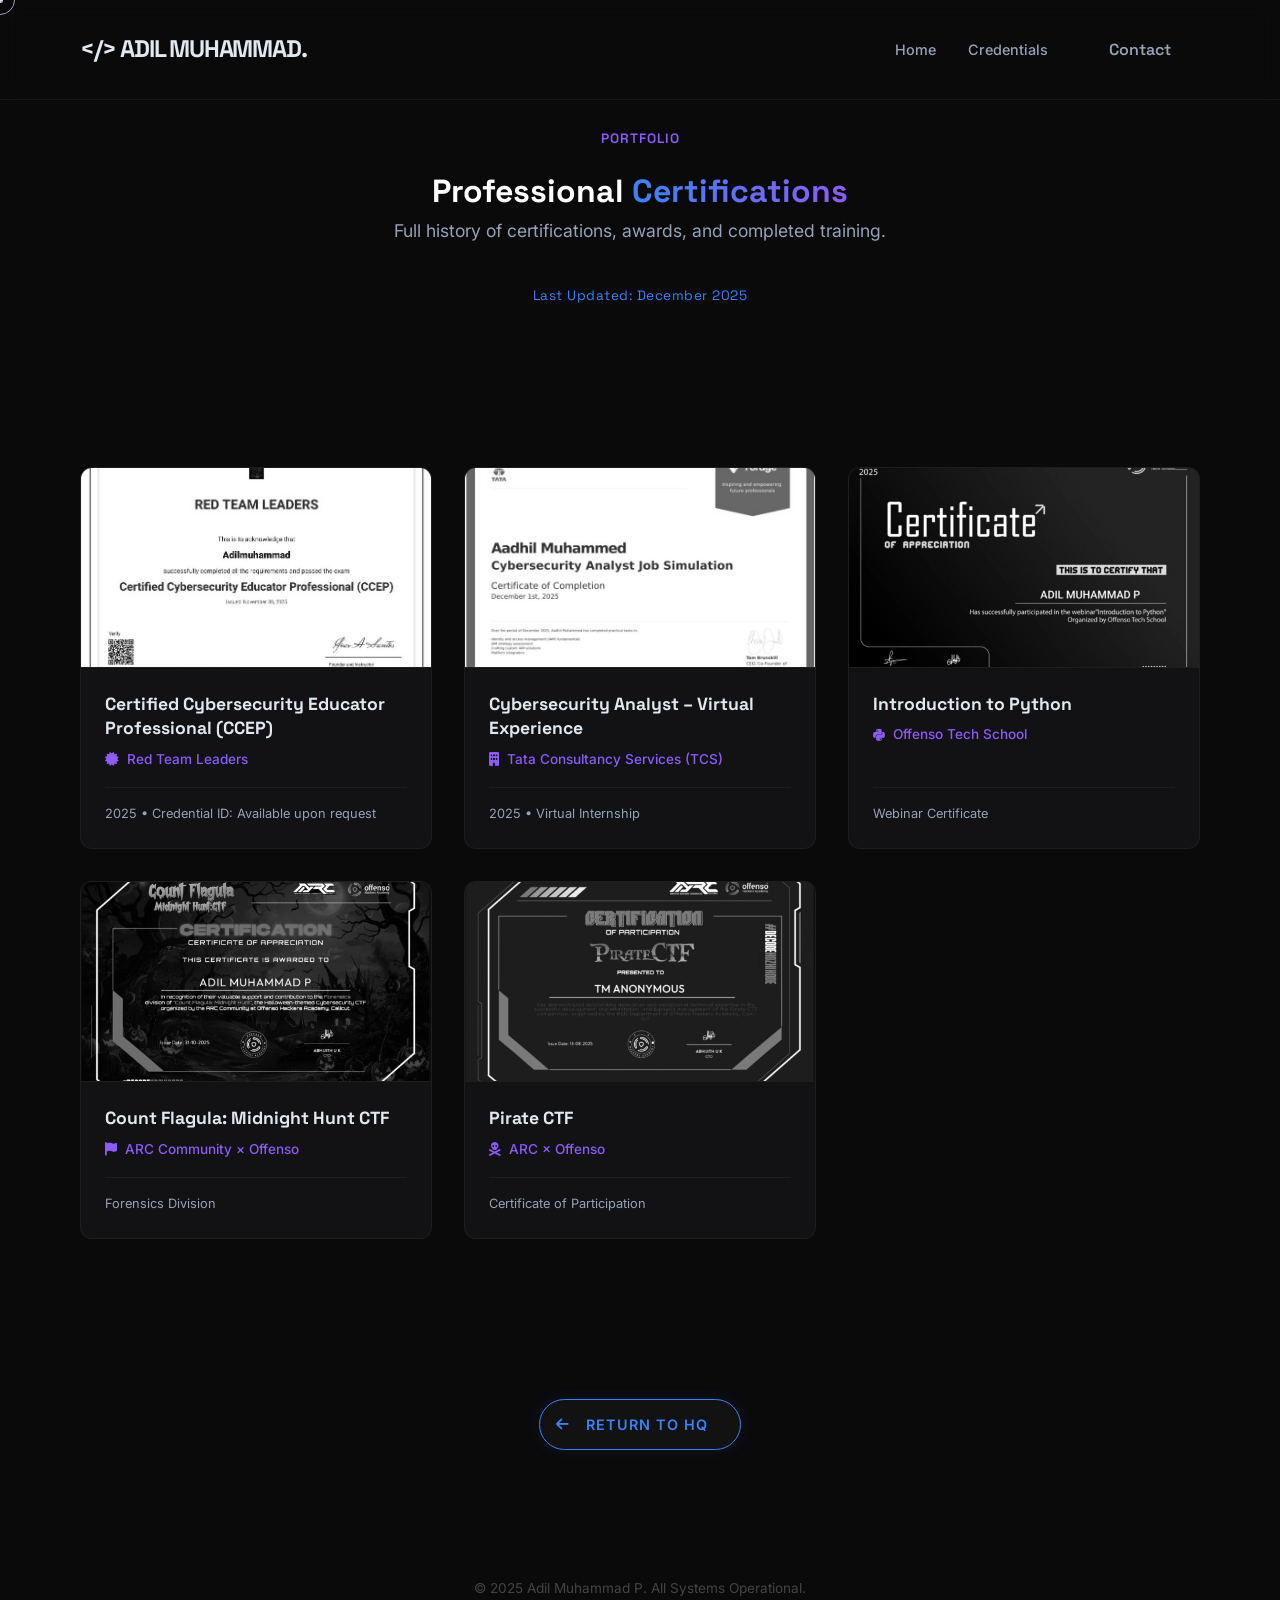
==== certifications.html @ 32e91048 "Add files via upload" ====
<!DOCTYPE html>
<html lang="en">

<head>
    <meta charset="UTF-8">
    <meta name="viewport" content="width=device-width, initial-scale=1.0">
    <title>Credentials Archive | ADIL MUHAMMAD P</title>
    <link rel="stylesheet" href="style.css">
    <link rel="stylesheet" href="https://cdnjs.cloudflare.com/ajax/libs/font-awesome/6.4.0/css/all.min.css">
    <link
        href="https://fonts.googleapis.com/css2?family=Inter:wght@400;500;600;700&family=JetBrains+Mono:wght@400;500&display=swap"
        rel="stylesheet">
</head>

<body>

    <!-- Nav (Same as Index) -->
    <nav class="navbar">
        <div class="container nav-container">
            <a href="index.html" class="logo">
                <span class="logo-symbol">&lt;/&gt;</span> ADIL<span class="logo-accent"> MUHAMMAD.</span>
            </a>
            <div class="menu-toggle" id="mobile-menu">
                <span class="bar"></span>
                <span class="bar"></span>
                <span class="bar"></span>
            </div>
            <ul class="nav-menu">
                <li><a href="index.html" class="nav-link">Home</a></li>
                <li><a href="index.html#skills" class="nav-link">Credentials</a></li>
                <li><a href="index.html#contact" class="nav-link btn btn-outline">Contact</a></li>
            </ul>
        </div>
    </nav>

    <!-- Header -->
    <header class="cert-page-header">
        <div class="container">
            <span class="accent-label">Portfolio</span>
            <h1 class="glitch-header">Professional <span class="text-gradient">Certifications</span></h1>
            <p class="hero-sub">Full history of certifications, awards, and completed training.</p>
            <p class="last-updated">Last Updated: December 2025</p>
        </div>
    </header>

    <!-- Cert Grid -->
    <section class="section">
        <div class="container">
            <div class="cert-page-grid fade-in-up">

                <!-- 1. CCEP -->
                <div class="cert-full-card">
                    <div class="cert-full-image">
                        <img src="assets/certifications/ccep.jpg" alt="CCEP">
                    </div>
                    <div class="cert-full-info">
                        <div>
                            <h3>Certified Cybersecurity Educator Professional (CCEP)</h3>
                            <div class="cert-issuer">
                                <i class="fas fa-certificate"></i> Red Team Leaders
                            </div>
                        </div>
                        <div class="cert-meta">
                            <span>2025</span> • <span>Credential ID: Available upon request</span>
                        </div>
                    </div>
                </div>

                <!-- 2. TCS Analyst -->
                <div class="cert-full-card">
                    <div class="cert-full-image">
                        <img src="assets/certifications/tcs-analyst.jpg" alt="TCS Analyst">
                    </div>
                    <div class="cert-full-info">
                        <div>
                            <h3>Cybersecurity Analyst – Virtual Experience</h3>
                            <div class="cert-issuer">
                                <i class="fas fa-building"></i> Tata Consultancy Services (TCS)
                            </div>
                        </div>
                        <div class="cert-meta">
                            <span>2025</span> • <span>Virtual Internship</span>
                        </div>
                    </div>
                </div>

                <!-- 3. Python Webinar -->
                <div class="cert-full-card">
                    <div class="cert-full-image">
                        <img src="assets/certifications/python.png" alt="Python Cert">
                    </div>
                    <div class="cert-full-info">
                        <div>
                            <h3>Introduction to Python</h3>
                            <div class="cert-issuer">
                                <i class="fab fa-python"></i> Offenso Tech School
                            </div>
                        </div>
                        <div class="cert-meta">
                            <span>Webinar Certificate</span>
                        </div>
                    </div>
                </div>

                <!-- 4. Count Flagula CTF -->
                <div class="cert-full-card">
                    <div class="cert-full-image">
                        <img src="assets/certifications/midnightctf.png" alt="Count Flagula CTF">
                    </div>
                    <div class="cert-full-info">
                        <div>
                            <h3>Count Flagula: Midnight Hunt CTF</h3>
                            <div class="cert-issuer">
                                <i class="fas fa-flag"></i> ARC Community × Offenso
                            </div>
                        </div>
                        <div class="cert-meta">
                            <span>Forensics Division</span>
                        </div>
                    </div>
                </div>

                <!-- 5. Pirate CTF -->
                <div class="cert-full-card">
                    <div class="cert-full-image">
                        <img src="assets/certifications/piratectf.png" alt="Pirate CTF">
                    </div>
                    <div class="cert-full-info">
                        <div>
                            <h3>Pirate CTF</h3>
                            <div class="cert-issuer">
                                <i class="fas fa-skull-crossbones"></i> ARC × Offenso
                            </div>
                        </div>
                        <div class="cert-meta">
                            <span>Certificate of Participation</span>
                        </div>
                    </div>
                </div>

                <!-- 
                ================================================================
                TEMPLATE: COPY THIS BLOCK TO ADD A NEW CERTIFICATE
                ================================================================
                <div class="cert-full-card">
                    <div class="cert-full-image">
                        <img src="assets/certifications/YOUR_IMAGE_NAME.jpg" alt="Cert Name">
                    </div>
                    <div class="cert-full-info">
                        <div>
                            <h3>Certificate Name Here</h3>
                            <div class="cert-issuer">
                                <i class="fas fa-award"></i> Issuer Name
                            </div>
                        </div>
                        <div class="cert-meta">
                            <span>Year</span> • <span>Extra Info</span>
                        </div>
                    </div>
                </div>
                ================================================================
                -->

            </div>

            <div style="text-align: center; margin-top: 4rem;">
                <a href="index.html" class="btn-highlight">
                    <i class="fas fa-arrow-left"></i> Return to HQ
                </a>
            </div>

        </div>
    </section>

    <footer>
        <div class="container">
            <p>&copy; 2025 Adil Muhammad P. All Systems Operational.</p>
        </div>
    </footer>

    <div class="cursor-dot" data-cursor-dot></div>
    <div class="cursor-outline" data-cursor-outline></div>

    <script src="script.js"></script>
</body>

</html>
---- style.css ----
/* Google Fonts */
@import url('https://fonts.googleapis.com/css2?family=Inter:wght@300;400;500;600;700&family=Space+Grotesk:wght@400;500;600;700&display=swap');

:root {
    --bg-dark: #0a0a0b;
    --bg-card: #121214;
    --text-main: #e2e8f0;
    --text-muted: #94a3b8;
    --accent-primary: #3b82f6;
    /* Modern Blue */
    --accent-secondary: #8b5cf6;
    /* Violet */
    --accent-glow: rgba(59, 130, 246, 0.15);

    --font-sans: 'Inter', sans-serif;
    --font-heading: 'Space Grotesk', sans-serif;

    --transition: all 0.25s cubic-bezier(0.645, 0.045, 0.355, 1);
}

* {
    margin: 0;
    padding: 0;
    box-sizing: border-box;
}

html {
    scroll-behavior: smooth;
    font-size: 16px;
    background-color: var(--bg-dark);
    overflow-x: hidden;
    /* Added strict overflow control */
    width: 100%;
}

body {
    font-family: var(--font-sans);
    color: var(--text-main);
    line-height: 1.6;
    overflow-x: hidden;
    width: 100%;
    position: relative;
    cursor: none;
}

/* --- Custom Cursor --- */
.cursor-dot,
.cursor-outline {
    position: fixed;
    top: 0;
    left: 0;
    transform: translate(-50%, -50%);
    border-radius: 50%;
    z-index: 9999;
    pointer-events: none;
    /* Ensure cursor doesn't trigger scroll on edge */
    will-change: transform;
}

.cursor-dot {
    width: 5px;
    height: 5px;
    background-color: var(--text-main);
}

.cursor-outline {
    width: 30px;
    height: 30px;
    border: 1px solid var(--text-muted);
    transition: width 0.2s, height 0.2s, background-color 0.2s;
}

/* Hover State for Cursor */
body.hovering .cursor-outline {
    width: 50px;
    height: 50px;
    background-color: rgba(255, 255, 255, 0.1);
    border-color: transparent;
}

/* --- Background Grid --- */
.grid-bg {
    position: fixed;
    top: 0;
    left: 0;
    width: 100%;
    /* Changed from 100vw to prevent scrollbar shift */
    height: 100%;
    /* Changed from 100vh */
    z-index: -2;
    background-size: 50px 50px;
    background-image:
        linear-gradient(to right, rgba(255, 255, 255, 0.03) 1px, transparent 1px),
        linear-gradient(to bottom, rgba(255, 255, 255, 0.03) 1px, transparent 1px);
    pointer-events: none;
}

.vignette {
    position: fixed;
    top: 0;
    left: 0;
    width: 100%;
    /* Changed from 100vw */
    height: 100%;
    /* Changed from 100vh */
    z-index: -1;
    background: radial-gradient(circle at center, transparent 0%, var(--bg-dark) 80%);
    pointer-events: none;
}

/* --- Utility Classes --- */
.container {
    width: 90%;
    max-width: 1200px;
    margin: 0 auto;
    padding: 0 1rem;
}

.section {
    padding: 6rem 0;
}

h1,
h2,
h3,
h4 {
    font-family: var(--font-heading);
    color: #fff;
}

a {
    text-decoration: none;
    color: inherit;
    transition: var(--transition);
}

ul {
    list-style: none;
}

/* --- Navbar --- */
.navbar {
    position: fixed;
    top: 0;
    width: 100%;
    padding: 1.5rem 0;
    background: rgba(10, 10, 11, 0.8);
    backdrop-filter: blur(10px);
    z-index: 100;
    border-bottom: 1px solid rgba(255, 255, 255, 0.05);
}

.nav-container {
    display: flex;
    justify-content: space-between;
    align-items: center;
}

.logo {
    font-family: var(--font-heading);
    font-weight: 700;
    font-size: 1.5rem;
    letter-spacing: -0.05em;
}

.dot {
    color: var(--accent-primary);
}

.nav-menu {
    display: flex;
    gap: 2rem;
    align-items: center;
}

.nav-link {
    font-size: 0.9rem;
    font-weight: 500;
    color: var(--text-muted);
}

.nav-link:hover {
    color: var(--accent-primary);
}

.btn-contact {
    border: 1px solid var(--accent-primary);
    color: var(--accent-primary);
    padding: 0.5rem 1rem;
    border-radius: 4px;
    transition: var(--transition);
}

.btn-contact:hover {
    background: rgba(59, 130, 246, 0.1);
}

/* --- Hero Section & Layout Fixes --- */
.hero {
    min-height: auto;
    /* Remove 100vh constraint for better fit */
    padding-bottom: 4rem;
    padding-top: 100px;
    /* Offset for header */
}

.hero-container {
    display: flex;
    /* Changed from Grid to Flex Column */
    flex-direction: column;
    align-items: center;
    /* Center content */
    gap: 4rem;
}

.accent-label {
    font-size: 0.85rem;
    color: var(--accent-secondary);
    font-family: var(--font-heading);
    font-weight: 600;
    text-transform: uppercase;
    letter-spacing: 1px;
    margin-bottom: 1rem;
    display: block;
}

.hero h1 {
    font-size: 4rem;
    line-height: 1.1;
    margin-bottom: 1.5rem;
    letter-spacing: -1px;
    text-align: center;
}

.text-gradient {
    background: linear-gradient(90deg, var(--accent-primary), var(--accent-secondary));
    -webkit-background-clip: text;
    background-clip: text;
    /* Added standard property */
    -webkit-text-fill-color: transparent;
}

.hero-text {
    text-align: center;
    /* Center Align Text */
    max-width: 800px;
    padding: 0 1rem;
    /* Added padding to prevent text touching edges on small screens */
}

.hero-sub {
    font-size: 1.1rem;
    color: var(--text-muted);
    max-width: 600px;
    margin: 0 auto 2.5rem auto;
    /* Center Align Subtext */
    text-align: center;
    padding: 0 1rem;
}

.cta-group {
    display: flex;
    align-items: center;
    gap: 1.5rem;
    flex-wrap: wrap;
    justify-content: center;
}

.btn {
    display: inline-flex;
    align-items: center;
    gap: 0.5rem;
    padding: 0.8rem 1.8rem;
    border-radius: 4px;
    font-weight: 600;
    font-size: 1rem;
    cursor: pointer;
    font-family: var(--font-heading);
}

.btn-primary {
    background: var(--text-main);
    color: var(--bg-dark);
}

.btn-primary:hover {
    background: #fff;
    transform: translateY(-2px);
    box-shadow: 0 4px 15px rgba(255, 255, 255, 0.15);
}

.btn-secondary {
    border: 1px solid var(--text-muted);
    color: var(--text-main);
}

.btn-secondary:hover {
    border-color: var(--text-main);
    background: rgba(255, 255, 255, 0.05);
}

.btn-ghost {
    color: var(--text-muted);
}

.btn-ghost:hover {
    color: var(--text-main);
}

/* --- Attack/Defense Flow Visual --- */
.flow-wrapper {
    width: 100%;
    margin-top: 2rem;
    max-width: 100%;
    /* Changed from 100vw to 100% to avoid scrollbar width issues */
    overflow-x: clip;
    /* Modern clean cut without scrollbar */
    padding-bottom: 2rem;
    /* Give space for shadow/hover effects */
}

.flow-header {
    text-align: center;
    margin-bottom: 2rem;
}

.flow-header h3 {
    font-size: 1.5rem;
    color: var(--text-main);
    display: flex;
    align-items: center;
    justify-content: center;
    gap: 10px;
}

.accent-arrow {
    color: var(--accent-primary);
    font-size: 1.8rem;
}

.flow-header p {
    color: var(--text-muted);
    font-size: 0.9rem;
}

.attack-defense-flow {
    display: flex;
    justify-content: space-between;
    align-items: flex-start;
    /* Changed from center to align tops properly */
    padding: 1.5rem 1rem;
    /* Reduced padding */
    background: rgba(18, 18, 20, 0.4);
    border: 1px solid rgba(255, 255, 255, 0.05);
    border-radius: 16px;
    backdrop-filter: blur(5px);
    position: relative;
    width: 100%;
    /* overflow-x: auto; Removed auto scroll to force fit */
    flex-wrap: nowrap;
    /* Keep on one line for desktop */
}

.flow-stage {
    display: flex;
    flex-direction: column;
    align-items: center;
    text-align: center;
    position: relative;
    padding: 0.5rem;
    /* Reduced padding */
    cursor: pointer;
    transition: var(--transition);
    min-width: 0;
    /* Allow shrinking below content size */
    flex: 1 1 0px;
    /* Distribute space evenly and allow shrink */
    overflow: visible;
    /* Show tooltips/shadows */
}

.flow-icon {
    width: 50px;
    /* Slightly smaller */
    height: 50px;
    background: #0f0f10;
    border: 1px solid rgba(255, 255, 255, 0.1);
    border-radius: 50%;
    display: flex;
    align-items: center;
    justify-content: center;
    font-size: 1.2rem;
    color: var(--text-muted);
    margin-bottom: 0.8rem;
    transition: var(--transition);
    z-index: 2;
    position: relative;
    flex-shrink: 0;
    /* Don't squash icon */
}

.flow-content {
    width: 100%;
}

.flow-content h4 {
    font-size: 0.85rem;
    /* Smaller font for better fit */
    margin-bottom: 0.2rem;
    color: var(--text-main);
    white-space: nowrap;
    /* Try to keep one line */
    overflow: hidden;
    text-overflow: ellipsis;
    /* Handle overflow gracefully */
}

.flow-tag {
    font-size: 0.7rem;
    color: var(--accent-secondary);
    text-transform: uppercase;
    letter-spacing: 0.5px;
    font-weight: 600;
    display: block;
}

.flow-details {
    position: absolute;
    top: 100%;
    /* Place directly below */
    left: 50%;
    transform: translateX(-50%);
    width: 160px;
    /* Slightly constrained width */
    background: #1a1a1f;
    padding: 0.8rem;
    border-radius: 8px;
    border: 1px solid rgba(255, 255, 255, 0.1);
    opacity: 0;
    pointer-events: none;
    transition: var(--transition);
    z-index: 10;
    box-shadow: 0 10px 20px rgba(0, 0, 0, 0.5);
    margin-top: 10px;
}

.flow-details p {
    font-size: 0.75rem;
    color: var(--text-muted);
}

/* Animations & States */
.flow-stage:hover .flow-icon,
.flow-stage.active .flow-icon {
    border-color: var(--accent-primary);
    color: var(--accent-primary);
    box-shadow: 0 0 15px var(--accent-glow);
    transform: translateY(-5px);
}

.flow-stage.defense-stage:hover .flow-icon,
.flow-stage.defense-stage.active .flow-icon {
    border-color: #22c55e;
    color: #22c55e;
    box-shadow: 0 0 15px rgba(34, 197, 94, 0.3);
}

.flow-stage:hover .flow-details {
    opacity: 1;
    transform: translateX(-50%) translateY(0);
}

/* Connectors */
.flow-connector {
    flex-grow: 1;
    height: 2px;
    background: #222;
    margin: 0 5px;
    /* Reduced margins */
    align-self: flex-start;
    /* Move line higher? */
    margin-top: 25px;
    /* Align with center of 50px icon (25px) */
    position: relative;
    overflow: hidden;
    min-width: 10px;
    /* Allow shrinking but keep VISIBLE */
    flex-shrink: 1;
}

.flow-connector::after {
    content: '';
    position: absolute;
    top: 0;
    left: -100%;
    width: 100%;
    height: 100%;
    background: var(--accent-primary);
    transition: left 0.5s ease;
}

.flow-connector.active::after {
    left: 0;
}

/* Mobile Responsive Flow */
@media (max-width: 900px) {
    .attack-defense-flow {
        flex-direction: column;
        align-items: flex-start;
        padding: 1.5rem;
    }

    .flow-stage {
        flex-direction: row;
        align-items: center;
        text-align: left;
        width: 100%;
        margin-bottom: 0;
        padding: 1rem 0;
        min-width: unset;
        /* Reset min-width constraints */
        flex: unset;
    }

    .flow-icon {
        margin-bottom: 0;
        margin-right: 1.5rem;
        width: 50px;
        height: 50px;
        font-size: 1.2rem;
    }

    .flow-content {
        width: auto;
    }

    .flow-content h4 {
        white-space: normal;
        /* Allow wrap on mobile */
        overflow: visible;
    }

    .flow-details {
        position: static;
        opacity: 1;
        width: auto;
        transform: none;
        background: transparent;
        border: none;
        box-shadow: none;
        padding: 0;
        margin-top: 0.5rem;
        pointer-events: auto;
    }

    .flow-details p {
        display: block;
        /* Show always on mobile */
        margin-top: 5px;
    }

    .flow-connector {
        width: 2px;
        height: 30px;
        margin: 0;
        margin-left: 25px;
        /* Center with 50px icon */
        margin-top: -10px;
        /* Pull up to connect */
        margin-bottom: -10px;
        /* Pull down */
        align-self: flex-start;
        min-width: unset;
    }

    .flow-connector::after {
        top: -100%;
        left: 0;
        width: 100%;
        height: 100%;
        transition: top 0.5s ease;
    }

    .flow-connector.active::after {
        top: 0;
    }
}


/* --- Section Headers --- */
.section-header {
    display: flex;
    align-items: center;
    gap: 1.5rem;
    margin-bottom: 3rem;
}

.section-number {
    font-family: var(--font-heading);
    font-size: 1.5rem;
    color: var(--accent-primary);
    font-weight: 700;
}

.section-title {
    font-size: 2rem;
    position: relative;
    width: 100%;
    display: flex;
    align-items: center;
    white-space: nowrap;
}

.section-title::after {
    content: '';
    display: block;
    height: 1px;
    width: 200px;
    /* fixed width line */
    background: #222;
    margin-left: 20px;
    width: 100%;
    max-width: 300px;
}

/* --- Bento Grid --- */
.bento-grid {
    display: grid;
    grid-template-columns: repeat(4, 1fr);
    grid-template-rows: auto auto;
    gap: 1.5rem;
}

.bento-card {
    background: var(--bg-card);
    border: 1px solid rgba(255, 255, 255, 0.05);
    border-radius: 12px;
    padding: 2rem;
    transition: var(--transition);
    position: relative;
    overflow: hidden;
}

.bento-card:hover {
    border-color: rgba(255, 255, 255, 0.1);
    transform: translateY(-5px);
}

.profile-card {
    grid-column: span 2;
}

.focus-card {
    grid-column: span 2;
}

.tech-card {
    grid-column: span 2;
}

.tools-card {
    grid-column: span 2;
}

.bento-card h3 {
    margin-bottom: 1rem;
    color: var(--text-main);
    font-size: 1.25rem;
}

.role {
    color: var(--accent-primary);
    margin-bottom: 1rem;
    font-weight: 500;
}

.bio {
    font-size: 0.95rem;
    color: var(--text-muted);
}

.focus-list {
    display: flex;
    flex-direction: column;
    gap: 1rem;
}

.focus-item {
    display: flex;
    align-items: center;
    gap: 1rem;
    color: var(--text-muted);
}

.focus-item i {
    color: var(--accent-secondary);
}

.tag-cloud {
    display: flex;
    flex-wrap: wrap;
    gap: 0.8rem;
}

.tag {
    background: rgba(255, 255, 255, 0.05);
    padding: 0.4rem 0.8rem;
    border-radius: 4px;
    font-size: 0.85rem;
    color: var(--accent-primary);
    border: 1px solid transparent;
}

.tools-card .tool-icons {
    display: flex;
    justify-content: space-around;
    font-size: 2rem;
    color: var(--text-muted);
    margin-top: 1.5rem;
}

.tool-icons i:hover {
    color: var(--accent-primary);
    transition: 0.3s;
}

/* --- Experience --- */
.experience-list {
    max-width: 800px;
    margin: 0 auto;
}

.exp-item {
    display: grid;
    grid-template-columns: 150px 1fr;
    gap: 2rem;
    padding-bottom: 2rem;
    border-left: 1px solid rgba(255, 255, 255, 0.1);
    padding-left: 2rem;
    position: relative;
}

.exp-item::before {
    content: '';
    position: absolute;
    left: -4px;
    top: 0;
    width: 7px;
    height: 7px;
    border-radius: 50%;
    background: var(--accent-primary);
}

.exp-date {
    font-family: var(--font-heading);
    color: var(--text-muted);
    font-size: 0.9rem;
}

.exp-content h3 {
    font-size: 1.2rem;
    margin-bottom: 0.3rem;
}

.exp-company {
    color: var(--accent-primary);
    font-size: 0.9rem;
    margin-bottom: 1rem;
    display: block;
}

.exp-details li {
    margin-bottom: 0.5rem;
    font-size: 0.95rem;
    color: var(--text-muted);
    padding-left: 1.2rem;
    position: relative;
}

.exp-details li::before {
    content: '▹';
    position: absolute;
    left: 0;
    color: var(--accent-secondary);
}

/* --- Projects --- */
.project-grid {
    display: grid;
    grid-template-columns: repeat(auto-fill, minmax(300px, 1fr));
    gap: 2rem;
}

.project-card {
    background: var(--bg-card);
    padding: 2rem;
    border-radius: 8px;
    transition: var(--transition);
    cursor: pointer;
}

.project-card:hover {
    transform: translateY(-7px);
    background: #1a1a1f;
}

.project-top {
    display: flex;
    justify-content: space-between;
    margin-bottom: 1.5rem;
    font-size: 1.5rem;
}

.folder-icon {
    color: var(--accent-primary);
}

.project-links a {
    font-size: 1.2rem;
    color: var(--text-muted);
}

.project-links a:hover {
    color: var(--accent-primary);
}

.project-card h3 {
    margin-bottom: 0.8rem;
    transition: var(--transition);
}

.project-card:hover h3 {
    color: var(--accent-primary);
}

.project-card p {
    color: var(--text-muted);
    font-size: 0.95rem;
    margin-bottom: 1.5rem;
}

.project-tags {
    display: flex;
    gap: 1rem;
    font-size: 0.8rem;
    font-family: var(--font-heading);
    color: var(--text-muted);
}

/* --- Intel: Modern Minimalist --- */
.intel-minimal {
    display: flex;
    flex-direction: column;
    gap: 4rem;
}

/* Cert Gallery */
.cert-gallery {
    display: grid;
    grid-template-columns: repeat(auto-fit, minmax(400px, 1fr));
    gap: 2rem;
}

.cert-item {
    display: flex;
    flex-direction: column;
    gap: 1.5rem;
    transition: var(--transition);
}

.cert-visual {
    width: 100%;
    height: 260px;
    border-radius: 4px;
    overflow: hidden;
    position: relative;
    background: #1a1a1f;
}

.cert-visual img {
    width: 100%;
    height: 100%;
    object-fit: cover;
    filter: grayscale(100%) contrast(1.2);
    transition: all 0.5s ease;
    opacity: 0.7;
}

.cert-item:hover .cert-visual img {
    filter: grayscale(0%) contrast(1);
    transform: scale(1.03);
    opacity: 1;
}

.cert-info {
    padding: 0 0.5rem;
}

.cert-header {
    display: flex;
    justify-content: space-between;
    align-items: flex-end;
    margin-bottom: 0.5rem;
    border-bottom: 1px solid rgba(255, 255, 255, 0.1);
    padding-bottom: 1rem;
}

.cert-title {
    font-size: 1.5rem;
    font-weight: 500;
    color: var(--text-main);
}

.cert-year {
    font-family: var(--font-heading);
    font-size: 0.9rem;
    color: var(--text-muted);
}

.cert-desc {
    color: var(--text-muted);
    font-size: 1rem;
    margin-bottom: 0.5rem;
}

.cert-org {
    font-size: 0.85rem;
    text-transform: uppercase;
    letter-spacing: 1px;
    color: var(--accent-primary);
    font-weight: 600;
}

/* --- Methodologies & Active Deployments - New Minimalist Design --- */
.methods-deployments-wrapper {
    display: flex;
    flex-direction: column;
    gap: 5rem;
    padding-top: 4rem;
    border-top: 1px solid rgba(255, 255, 255, 0.05);
    margin-top: 3rem;
}

/* Section Label */
.section-label {
    display: flex;
    align-items: center;
    gap: 1.5rem;
    margin-bottom: 2.5rem;
}

.label-line {
    flex: 1;
    height: 1px;
    background: linear-gradient(90deg, transparent, rgba(255, 255, 255, 0.1), transparent);
}

.label-text {
    font-size: 0.75rem;
    text-transform: uppercase;
    letter-spacing: 3px;
    color: var(--text-muted);
    font-weight: 600;
    font-family: var(--font-heading);
    white-space: nowrap;
}

/* Methodologies Section */
.methodologies-section {
    width: 100%;
}

.frameworks-grid {
    display: grid;
    grid-template-columns: repeat(auto-fit, minmax(240px, 1fr));
    gap: 1.5rem;
}

.framework-card {
    position: relative;
    background: rgba(18, 18, 20, 0.6);
    border: 1px solid rgba(255, 255, 255, 0.05);
    border-radius: 12px;
    padding: 2rem;
    display: flex;
    flex-direction: column;
    align-items: center;
    text-align: center;
    gap: 1rem;
    overflow: hidden;
    cursor: pointer;
    transition: all 0.4s cubic-bezier(0.175, 0.885, 0.32, 1.275);
    backdrop-filter: blur(10px);
    animation: float 6s ease-in-out infinite;
}

.framework-card:nth-child(1) {
    animation-delay: 0s;
}

.framework-card:nth-child(2) {
    animation-delay: 1.5s;
}

.framework-card:nth-child(3) {
    animation-delay: 3s;
}

.framework-card:nth-child(4) {
    animation-delay: 4.5s;
}

.framework-card::before {
    content: '';
    position: absolute;
    top: 0;
    left: 0;
    right: 0;
    bottom: 0;
    background: linear-gradient(135deg, rgba(59, 130, 246, 0.05) 0%, rgba(139, 92, 246, 0.05) 100%);
    opacity: 0;
    transition: opacity 0.4s ease;
    z-index: 0;
}

.framework-card:hover::before {
    opacity: 1;
}

.framework-overlay {
    position: absolute;
    top: -50%;
    left: -50%;
    width: 200%;
    height: 200%;
    background: radial-gradient(circle, rgba(59, 130, 246, 0.1) 0%, transparent 70%);
    opacity: 0;
    transition: opacity 0.6s ease;
    z-index: 1;
}

.framework-card:hover .framework-overlay {
    opacity: 1;
    animation: pulse 2s ease-in-out infinite;
}

.framework-icon {
    position: relative;
    z-index: 2;
    width: 64px;
    height: 64px;
    border-radius: 16px;
    background: rgba(255, 255, 255, 0.03);
    border: 1px solid rgba(255, 255, 255, 0.08);
    display: flex;
    align-items: center;
    justify-content: center;
    font-size: 1.8rem;
    color: var(--accent-primary);
    transition: all 0.4s cubic-bezier(0.175, 0.885, 0.32, 1.275);
    margin-bottom: 0.5rem;
}

.framework-card:hover .framework-icon {
    transform: translateY(-8px) scale(1.05);
    border-color: var(--accent-primary);
    box-shadow: 0 10px 30px rgba(59, 130, 246, 0.3);
    background: rgba(59, 130, 246, 0.1);
}

.framework-content {
    position: relative;
    z-index: 2;
}

.framework-content h4 {
    font-size: 1.1rem;
    font-weight: 600;
    color: var(--text-main);
    margin-bottom: 0.3rem;
    transition: color 0.3s ease;
}

.framework-card:hover .framework-content h4 {
    color: var(--accent-primary);
}

.framework-content p {
    font-size: 0.85rem;
    color: var(--text-muted);
    font-weight: 400;
}

.framework-card:hover {
    transform: translateY(-6px) !important;
    border-color: rgba(255, 255, 255, 0.15);
    box-shadow: 0 20px 40px rgba(0, 0, 0, 0.3);
    animation: none;
}

/* Subtle floating animation */
@keyframes float {

    0%,
    100% {
        transform: translateY(0px);
    }

    50% {
        transform: translateY(-10px);
    }
}

/* Deployments Section */
.deployments-section {
    width: 100%;
}

.deployments-grid {
    display: grid;
    grid-template-columns: repeat(auto-fit, minmax(200px, 1fr));
    gap: 1.5rem;
}

.deployment-card {
    position: relative;
    background: rgba(18, 18, 20, 0.4);
    border: 1px solid rgba(255, 255, 255, 0.05);
    border-radius: 16px;
    padding: 2rem;
    display: flex;
    align-items: center;
    gap: 1.5rem;
    overflow: hidden;
    text-decoration: none;
    transition: all 0.5s cubic-bezier(0.175, 0.885, 0.32, 1.275);
    backdrop-filter: blur(10px);
    animation: float 8s ease-in-out infinite;
}

.deployment-card:nth-child(1) {
    animation-delay: 0s;
}

.deployment-card:nth-child(2) {
    animation-delay: 2s;
}

.deployment-card:nth-child(3) {
    animation-delay: 4s;
}

.deployment-card:nth-child(4) {
    animation-delay: 6s;
}

.deployment-card::after {
    content: '';
    position: absolute;
    top: 0;
    left: -100%;
    width: 100%;
    height: 100%;
    background: linear-gradient(90deg, transparent, rgba(255, 255, 255, 0.05), transparent);
    transition: left 0.6s ease;
}

.deployment-card:hover::after {
    left: 100%;
}

.deployment-glow {
    position: absolute;
    top: 50%;
    left: 50%;
    width: 0;
    height: 0;
    border-radius: 50%;
    background: radial-gradient(circle, rgba(59, 130, 246, 0.2) 0%, transparent 70%);
    transform: translate(-50%, -50%);
    transition: width 0.6s ease, height 0.6s ease;
    z-index: 0;
}

.deployment-card:hover .deployment-glow {
    width: 300px;
    height: 300px;
}

.deployment-icon {
    position: relative;
    z-index: 2;
    width: 56px;
    height: 56px;
    border-radius: 12px;
    background: rgba(59, 130, 246, 0.1);
    border: 1px solid rgba(59, 130, 246, 0.2);
    display: flex;
    align-items: center;
    justify-content: center;
    font-size: 1.5rem;
    color: var(--accent-primary);
    transition: all 0.4s cubic-bezier(0.175, 0.885, 0.32, 1.275);
    flex-shrink: 0;
}

.deployment-card:hover .deployment-icon {
    transform: rotate(5deg) scale(1.1);
    background: rgba(59, 130, 246, 0.2);
    box-shadow: 0 8px 24px rgba(59, 130, 246, 0.4);
}

.deployment-info {
    position: relative;
    z-index: 2;
    flex: 1;
}

.deployment-info h4 {
    font-size: 1rem;
    font-weight: 600;
    color: var(--text-main);
    margin-bottom: 0.4rem;
    transition: color 0.3s ease;
}

.deployment-card:hover .deployment-info h4 {
    color: var(--accent-primary);
}

.deployment-status {
    display: inline-block;
    font-size: 0.75rem;
    padding: 0.25rem 0.75rem;
    border-radius: 12px;
    background: rgba(34, 197, 94, 0.15);
    color: #22c55e;
    font-weight: 600;
    text-transform: uppercase;
    letter-spacing: 0.5px;
    border: 1px solid rgba(34, 197, 94, 0.3);
    transition: all 0.3s ease;
}

.deployment-card:hover .deployment-status {
    background: rgba(34, 197, 94, 0.25);
    box-shadow: 0 0 15px rgba(34, 197, 94, 0.3);
    transform: scale(1.05);
}

.deployment-card:hover {
    transform: translateY(-8px) translateX(4px) !important;
    border-color: rgba(59, 130, 246, 0.3);
    box-shadow: 0 20px 50px rgba(0, 0, 0, 0.4);
    animation: none;
}

/* Animations */
@keyframes pulse {

    0%,
    100% {
        transform: scale(1);
        opacity: 0.6;
    }

    50% {
        transform: scale(1.1);
        opacity: 0.8;
    }
}

/* Staggered Animation for Cards */
.frameworks-grid .framework-card:nth-child(1) {
    animation-delay: 0.1s;
}

.frameworks-grid .framework-card:nth-child(2) {
    animation-delay: 0.2s;
}

.frameworks-grid .framework-card:nth-child(3) {
    animation-delay: 0.3s;
}

.frameworks-grid .framework-card:nth-child(4) {
    animation-delay: 0.4s;
}

.deployments-grid .deployment-card:nth-child(1) {
    animation-delay: 0.1s;
}

.deployments-grid .deployment-card:nth-child(2) {
    animation-delay: 0.2s;
}

.deployments-grid .deployment-card:nth-child(3) {
    animation-delay: 0.3s;
}

.deployments-grid .deployment-card:nth-child(4) {
    animation-delay: 0.4s;
}

/* Mobile Responsive */
@media (max-width: 900px) {
    .methods-deployments-wrapper {
        gap: 4rem;
    }

    .frameworks-grid,
    .deployments-grid {
        grid-template-columns: 1fr;
    }

    .deployment-card {
        flex-direction: column;
        text-align: center;
        padding: 1.5rem;
    }

    .deployment-info {
        text-align: center;
    }

    .label-line {
        flex: 0.5;
    }
}


/* Mobile Minimal */
@media (max-width: 900px) {
    .cert-gallery {
        grid-template-columns: 1fr;
    }

    .ops-bar {
        flex-direction: column-reverse;
        /* Stack Labs then Methods or vice versa */
        gap: 3rem;
    }

    .ops-divider {
        display: none;
    }

    .emblem-grid {
        justify-content: center;
    }

    .cert-visual {
        height: 220px;
    }
}

/* Restoring Contact Sub */
.contact-sub {
    color: var(--text-muted);
    font-size: 1.2rem;
    margin-bottom: 3rem;
    max-width: 600px;
    margin-left: auto;
    margin-right: auto;
}

.contact-actions {
    display: flex;
    flex-direction: column;
    align-items: center;
    gap: 2rem;
}

.btn-lg {
    padding: 1rem 3rem;
    font-size: 1.2rem;
}

.social-links {
    display: flex;
    gap: 2rem;
    font-size: 1.5rem;
}

.social-links a:hover {
    color: var(--accent-primary);
    transform: translateY(-3px);
}

/* --- Contact Section (Redesigned) --- */
.contact-content {
    display: grid;
    grid-template-columns: 1fr 1.5fr;
    gap: 4rem;
    align-items: start;
    margin-top: 2rem;
}

.contact-info h3 {
    font-size: 1.8rem;
    margin-bottom: 1rem;
    color: var(--text-main);
}

.contact-info p {
    color: var(--text-muted);
    line-height: 1.6;
    margin-bottom: 2rem;
    font-size: 1rem;
}

.contact-item {
    display: flex;
    align-items: center;
    gap: 1rem;
    margin-bottom: 2rem;
    font-size: 1rem;
}

.contact-item a {
    color: var(--accent-primary);
    text-decoration: none;
    transition: var(--transition);
}

.contact-item a:hover {
    text-decoration: underline;
}

.social-links {
    display: flex;
    flex-direction: column;
    gap: 1rem;
}

.social-link {
    display: flex;
    align-items: center;
    gap: 1rem;
    color: var(--text-muted);
    font-size: 1rem;
    padding: 0.8rem 1rem;
    border: 1px solid rgba(255, 255, 255, 0.05);
    border-radius: 8px;
    background: rgba(255, 255, 255, 0.02);
    transition: var(--transition);
}

.social-link i {
    font-size: 1.2rem;
    width: 24px;
    text-align: center;
}

.social-link:hover {
    background: rgba(255, 255, 255, 0.05);
    border-color: var(--accent-primary);
    color: var(--text-main);
    transform: translateX(5px);
}

/* Contact Form */
.contact-form-container {
    background: var(--bg-card);
    padding: 2.5rem;
    border-radius: 16px;
    border: 1px solid rgba(255, 255, 255, 0.05);
}

.form-group {
    margin-bottom: 1.5rem;
}

.contact-form input,
.contact-form textarea {
    width: 100%;
    padding: 1rem;
    background: rgba(10, 10, 12, 0.6);
    border: 1px solid rgba(255, 255, 255, 0.1);
    border-radius: 8px;
    color: var(--text-main);
    font-family: var(--font-body);
    font-size: 0.95rem;
    transition: var(--transition);
}

.contact-form textarea {
    resize: vertical;
}

.contact-form input:focus,
.contact-form textarea:focus {
    outline: none;
    border-color: var(--accent-primary);
    background: rgba(10, 10, 12, 0.8);
    box-shadow: 0 0 15px rgba(59, 130, 246, 0.1);
}

/* Mobile Responsive */
@media (max-width: 900px) {
    .contact-content {
        grid-template-columns: 1fr;
        gap: 3rem;
    }

    .contact-form-container {
        padding: 1.5rem;
    }
}

footer {
    padding: 2rem 0;
    text-align: center;
    font-size: 0.85rem;
    color: #444;
}

/* --- Mobile / Responsive --- */
.menu-toggle {
    display: none;
    cursor: pointer;
}

.bar {
    display: block;
    width: 25px;
    height: 2px;
    margin: 6px auto;
    background: #fff;
    transition: 0.3s;
}

@media (max-width: 1024px) {
    .bento-grid {
        grid-template-columns: 1fr;
    }

    .profile-card,
    .focus-card,
    .tech-card,
    .tools-card {
        grid-column: auto;
    }

    .intel-grid {
        grid-template-columns: 1fr;
    }
}

@media (max-width: 768px) {

    .nav-menu {
        position: fixed;
        left: -100%;
        top: 70px;
        flex-direction: column;
        background: var(--bg-dark);
        width: 100%;
        height: 100vh;
        padding-top: 2rem;
        transition: 0.3s;
    }

    .nav-menu.active {
        left: 0;
    }

    .menu-toggle {
        display: block;
    }

    .exp-item {
        grid-template-columns: 1fr;
        padding-left: 0;
        border-left: none;
    }

    .exp-item::before {
        display: none;
    }

    .big-heading {
        font-size: 2.2rem;
    }
}

/* Mobile Responsive Flow */
@media (max-width: 900px) {
    .attack-defense-flow {
        flex-direction: column;
        align-items: flex-start;
        padding: 1.5rem;
    }

    .flow-stage {
        flex-direction: row;
        align-items: center;
        text-align: left;
        width: 100%;
        margin-bottom: 0;
        padding: 1rem 0;
    }

    .flow-icon {
        margin-bottom: 0;
        margin-right: 1.5rem;
        width: 50px;
        height: 50px;
        font-size: 1.2rem;
    }

    .flow-details {
        position: static;
        opacity: 1;
        width: auto;
        transform: none;
        background: transparent;
        border: none;
        box-shadow: none;
        padding: 0;
        margin-top: 0.5rem;
        pointer-events: auto;
    }

    .flow-content {
        flex-grow: 1;
    }

    .flow-details p {
        display: block;
        /* Show always on mobile */
        margin-top: 5px;
    }

    .flow-connector {
        width: 2px;
        height: 30px;
        margin: 0;
        margin-left: 25px;
        /* Center with 50px icon */
        margin-top: -10px;
        /* Pull up to connect */
        margin-bottom: -10px;
        /* Pull down */
        align-self: flex-start;
    }

    .flow-connector::after {
        top: -100%;
        left: 0;
        width: 100%;
        height: 100%;
        transition: top 0.5s ease;
    }

    .flow-connector.active::after {
        top: 0;
    }
}

/* Animations Classes */
.fade-in-up {
    opacity: 0;
    transform: translateY(20px);
    transition: opacity 0.8s ease-out, transform 0.8s ease-out;
}

.fade-in-up.visible {
    opacity: 1;
    transform: translateY(0);
}

.delay-1 {
    transition-delay: 0.1s;
}

.delay-2 {
    transition-delay: 0.2s;
}

.delay-3 {
    transition-delay: 0.3s;
}

/* --- Buttons & Actions --- */
.cert-action-row {
    display: flex;
    justify-content: center;
    margin-top: 3rem;
    margin-bottom: 2rem;
}

.btn-highlight {
    display: inline-flex;
    align-items: center;
    gap: 1rem;
    padding: 0.8rem 2rem 0.8rem 1rem;
    /* Adjusted padding for preview */
    background: rgba(255, 255, 255, 0.03);
    border: 1px solid var(--accent-primary);
    border-radius: 50px;
    color: var(--accent-primary);
    font-size: 0.9rem;
    font-weight: 600;
    text-transform: uppercase;
    letter-spacing: 1px;
    text-decoration: none;
    transition: all 0.3s ease;
    box-shadow: 0 0 15px rgba(59, 130, 246, 0.1);
    position: relative;
    overflow: hidden;
}

.btn-highlight:hover {
    background: var(--accent-primary);
    color: #fff;
    box-shadow: 0 0 30px rgba(59, 130, 246, 0.4);
    transform: translateY(-3px);
}

/* Cert Preview Stack */
.cert-stack-preview {
    display: flex;
    align-items: center;
    margin-right: 0.5rem;
}

.cert-stack-preview img,
.stack-more {
    width: 30px;
    height: 30px;
    border-radius: 50%;
    object-fit: cover;
    border: 2px solid var(--bg-body);
    /* Creates separation */
    margin-left: -12px;
    position: relative;
    z-index: 1;
    background: #2a2a2a;
    transition: transform 0.3s ease;
}

.cert-stack-preview img:first-child {
    margin-left: 0;
    z-index: 3;
}

.cert-stack-preview img:nth-child(2) {
    z-index: 2;
}

.stack-more {
    z-index: 1;
    background: var(--accent-secondary);
    color: #fff;
    font-size: 0.7rem;
    display: flex;
    align-items: center;
    justify-content: center;
    font-weight: 700;
}

.btn-highlight:hover .cert-stack-preview img,
.btn-highlight:hover .stack-more {
    border-color: var(--accent-primary);
}

/* --- Certifications Page Specifics --- */
.cert-page-header {
    text-align: center;
    padding: 8rem 0 4rem;
}

.cert-page-grid {
    display: grid;
    grid-template-columns: repeat(auto-fill, minmax(300px, 1fr));
    gap: 2rem;
    padding-bottom: 6rem;
}

.cert-full-card {
    background: var(--bg-card);
    border: 1px solid rgba(255, 255, 255, 0.05);
    border-radius: 12px;
    overflow: hidden;
    transition: var(--transition);
    display: flex;
    flex-direction: column;
}

.cert-full-card:hover {
    transform: translateY(-5px);
    border-color: rgba(255, 255, 255, 0.2);
    box-shadow: 0 10px 30px rgba(0, 0, 0, 0.3);
}

.cert-full-image {
    width: 100%;
    height: 200px;
    overflow: hidden;
    border-bottom: 1px solid rgba(255, 255, 255, 0.05);
}

.cert-full-image img {
    width: 100%;
    height: 100%;
    object-fit: cover;
    transition: transform 0.5s ease;
    filter: grayscale(100%);
}

.cert-full-card:hover .cert-full-image img {
    transform: scale(1.05);
    filter: grayscale(0%);
}

.cert-full-info {
    padding: 1.5rem;
    flex: 1;
    display: flex;
    flex-direction: column;
    justify-content: space-between;
}

.cert-full-info h3 {
    font-size: 1.1rem;
    color: var(--text-main);
    margin-bottom: 0.5rem;
    line-height: 1.4;
}

.cert-issuer {
    display: flex;
    align-items: center;
    gap: 0.5rem;
    color: var(--accent-secondary);
    font-size: 0.85rem;
    font-weight: 500;
}

.cert-meta {
    margin-top: 1rem;
    padding-top: 1rem;
    border-top: 1px solid rgba(255, 255, 255, 0.05);
    font-size: 0.8rem;
    color: var(--text-muted);
}

.last-updated {
    font-size: 0.85rem;
    color: var(--accent-primary);
    margin-top: 1rem;
    font-family: var(--font-heading);
    letter-spacing: 0.5px;
}

/* --- Disclaimer --- */
.disclaimer {
    display: flex;
    align-items: flex-start;
    gap: 1rem;
    padding: 1.5rem;
    background: rgba(220, 38, 38, 0.1);
    border: 1px solid rgba(220, 38, 38, 0.3);
    border-radius: 8px;
    margin-top: 4rem;
}

.disclaimer i {
    font-size: 1.5rem;
    color: #ef4444;
    margin-top: 0.2rem;
}

.disclaimer p {
    font-size: 0.95rem;
    line-height: 1.6;
    color: var(--text-muted);
}

.disclaimer strong {
    color: #ef4444;
    font-weight: 700;
}
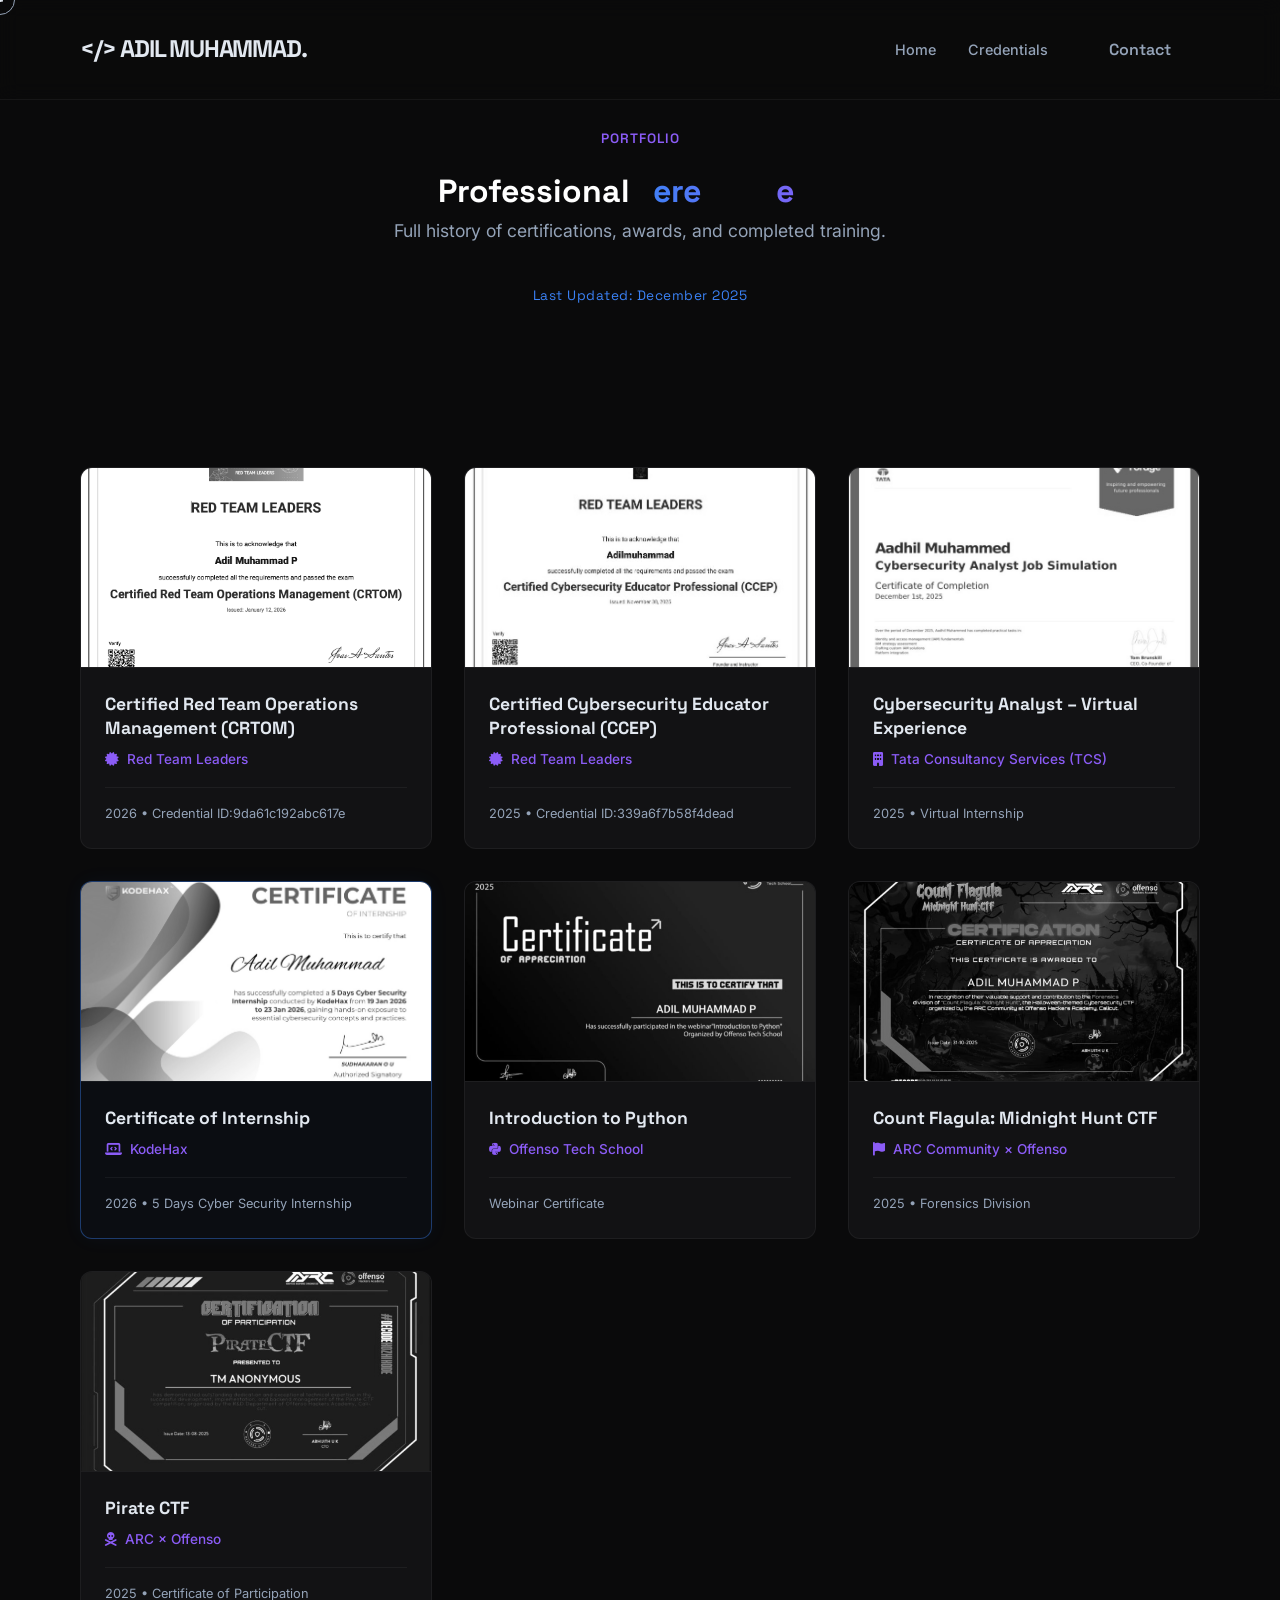
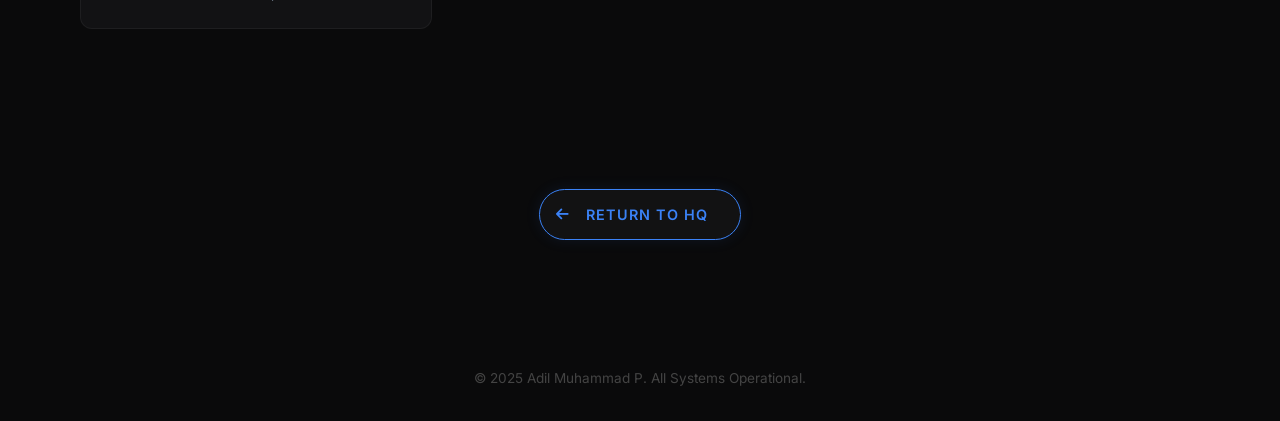
==== commit 0cebe281: "Portfolio update" ====
--- a/certifications.html
+++ b/certifications.html
@@ -1,187 +1,199 @@
-<!DOCTYPE html>
-<html lang="en">
-
-<head>
-    <meta charset="UTF-8">
-    <meta name="viewport" content="width=device-width, initial-scale=1.0">
-    <title>Credentials Archive | ADIL MUHAMMAD P</title>
-    <link rel="stylesheet" href="style.css">
-    <link rel="stylesheet" href="https://cdnjs.cloudflare.com/ajax/libs/font-awesome/6.4.0/css/all.min.css">
-    <link
-        href="https://fonts.googleapis.com/css2?family=Inter:wght@400;500;600;700&family=JetBrains+Mono:wght@400;500&display=swap"
-        rel="stylesheet">
-</head>
-
-<body>
-
-    <!-- Nav (Same as Index) -->
-    <nav class="navbar">
-        <div class="container nav-container">
-            <a href="index.html" class="logo">
-                <span class="logo-symbol">&lt;/&gt;</span> ADIL<span class="logo-accent"> MUHAMMAD.</span>
-            </a>
-            <div class="menu-toggle" id="mobile-menu">
-                <span class="bar"></span>
-                <span class="bar"></span>
-                <span class="bar"></span>
-            </div>
-            <ul class="nav-menu">
-                <li><a href="index.html" class="nav-link">Home</a></li>
-                <li><a href="index.html#skills" class="nav-link">Credentials</a></li>
-                <li><a href="index.html#contact" class="nav-link btn btn-outline">Contact</a></li>
-            </ul>
-        </div>
-    </nav>
-
-    <!-- Header -->
-    <header class="cert-page-header">
-        <div class="container">
-            <span class="accent-label">Portfolio</span>
-            <h1 class="glitch-header">Professional <span class="text-gradient">Certifications</span></h1>
-            <p class="hero-sub">Full history of certifications, awards, and completed training.</p>
-            <p class="last-updated">Last Updated: December 2025</p>
-        </div>
-    </header>
-
-    <!-- Cert Grid -->
-    <section class="section">
-        <div class="container">
-            <div class="cert-page-grid fade-in-up">
-
-                <!-- 1. CCEP -->
-                <div class="cert-full-card">
-                    <div class="cert-full-image">
-                        <img src="assets/certifications/ccep.jpg" alt="CCEP">
-                    </div>
-                    <div class="cert-full-info">
-                        <div>
-                            <h3>Certified Cybersecurity Educator Professional (CCEP)</h3>
-                            <div class="cert-issuer">
-                                <i class="fas fa-certificate"></i> Red Team Leaders
-                            </div>
-                        </div>
-                        <div class="cert-meta">
-                            <span>2025</span> • <span>Credential ID: Available upon request</span>
-                        </div>
-                    </div>
-                </div>
-
-                <!-- 2. TCS Analyst -->
-                <div class="cert-full-card">
-                    <div class="cert-full-image">
-                        <img src="assets/certifications/tcs-analyst.jpg" alt="TCS Analyst">
-                    </div>
-                    <div class="cert-full-info">
-                        <div>
-                            <h3>Cybersecurity Analyst – Virtual Experience</h3>
-                            <div class="cert-issuer">
-                                <i class="fas fa-building"></i> Tata Consultancy Services (TCS)
-                            </div>
-                        </div>
-                        <div class="cert-meta">
-                            <span>2025</span> • <span>Virtual Internship</span>
-                        </div>
-                    </div>
-                </div>
-
-                <!-- 3. Python Webinar -->
-                <div class="cert-full-card">
-                    <div class="cert-full-image">
-                        <img src="assets/certifications/python.png" alt="Python Cert">
-                    </div>
-                    <div class="cert-full-info">
-                        <div>
-                            <h3>Introduction to Python</h3>
-                            <div class="cert-issuer">
-                                <i class="fab fa-python"></i> Offenso Tech School
-                            </div>
-                        </div>
-                        <div class="cert-meta">
-                            <span>Webinar Certificate</span>
-                        </div>
-                    </div>
-                </div>
-
-                <!-- 4. Count Flagula CTF -->
-                <div class="cert-full-card">
-                    <div class="cert-full-image">
-                        <img src="assets/certifications/midnightctf.png" alt="Count Flagula CTF">
-                    </div>
-                    <div class="cert-full-info">
-                        <div>
-                            <h3>Count Flagula: Midnight Hunt CTF</h3>
-                            <div class="cert-issuer">
-                                <i class="fas fa-flag"></i> ARC Community × Offenso
-                            </div>
-                        </div>
-                        <div class="cert-meta">
-                            <span>Forensics Division</span>
-                        </div>
-                    </div>
-                </div>
-
-                <!-- 5. Pirate CTF -->
-                <div class="cert-full-card">
-                    <div class="cert-full-image">
-                        <img src="assets/certifications/piratectf.png" alt="Pirate CTF">
-                    </div>
-                    <div class="cert-full-info">
-                        <div>
-                            <h3>Pirate CTF</h3>
-                            <div class="cert-issuer">
-                                <i class="fas fa-skull-crossbones"></i> ARC × Offenso
-                            </div>
-                        </div>
-                        <div class="cert-meta">
-                            <span>Certificate of Participation</span>
-                        </div>
-                    </div>
-                </div>
-
-                <!-- 
-                ================================================================
-                TEMPLATE: COPY THIS BLOCK TO ADD A NEW CERTIFICATE
-                ================================================================
-                <div class="cert-full-card">
-                    <div class="cert-full-image">
-                        <img src="assets/certifications/YOUR_IMAGE_NAME.jpg" alt="Cert Name">
-                    </div>
-                    <div class="cert-full-info">
-                        <div>
-                            <h3>Certificate Name Here</h3>
-                            <div class="cert-issuer">
-                                <i class="fas fa-award"></i> Issuer Name
-                            </div>
-                        </div>
-                        <div class="cert-meta">
-                            <span>Year</span> • <span>Extra Info</span>
-                        </div>
-                    </div>
-                </div>
-                ================================================================
-                -->
-
-            </div>
-
-            <div style="text-align: center; margin-top: 4rem;">
-                <a href="index.html" class="btn-highlight">
-                    <i class="fas fa-arrow-left"></i> Return to HQ
-                </a>
-            </div>
-
-        </div>
-    </section>
-
-    <footer>
-        <div class="container">
-            <p>&copy; 2025 Adil Muhammad P. All Systems Operational.</p>
-        </div>
-    </footer>
-
-    <div class="cursor-dot" data-cursor-dot></div>
-    <div class="cursor-outline" data-cursor-outline></div>
-
-    <script src="script.js"></script>
-</body>
-
+<!DOCTYPE html>
+<html lang="en">
+
+<head>
+    <meta charset="UTF-8">
+    <meta name="viewport" content="width=device-width, initial-scale=1.0">
+    <title>Credentials Archive | ADIL MUHAMMAD P</title>
+    <link rel="stylesheet" href="style.css">
+    <link rel="stylesheet" href="https://cdnjs.cloudflare.com/ajax/libs/font-awesome/6.4.0/css/all.min.css">
+    <link
+        href="https://fonts.googleapis.com/css2?family=Inter:wght@400;500;600;700&family=JetBrains+Mono:wght@400;500&display=swap"
+        rel="stylesheet">
+</head>
+
+<body>
+
+    <!-- Nav (Same as Index) -->
+    <nav class="navbar">
+        <div class="container nav-container">
+            <a href="index.html" class="logo">
+                <span class="logo-symbol">&lt;/&gt;</span> ADIL<span class="logo-accent"> MUHAMMAD.</span>
+            </a>
+            <div class="menu-toggle" id="mobile-menu">
+                <span class="bar"></span>
+                <span class="bar"></span>
+                <span class="bar"></span>
+            </div>
+            <ul class="nav-menu">
+                <li><a href="index.html" class="nav-link">Home</a></li>
+                <li><a href="index.html#skills" class="nav-link">Credentials</a></li>
+                <li><a href="index.html#contact" class="nav-link btn btn-outline">Contact</a></li>
+            </ul>
+        </div>
+    </nav>
+
+    <!-- Header -->
+    <header class="cert-page-header">
+        <div class="container">
+            <span class="accent-label">Portfolio</span>
+            <h1 class="glitch-header">Professional <span class="text-gradient">Certifications</span></h1>
+            <p class="hero-sub">Full history of certifications, awards, and completed training.</p>
+            <p class="last-updated">Last Updated: December 2025</p>
+        </div>
+    </header>
+
+    <!-- Cert Grid -->
+    <section class="section">
+        <div class="container">
+            <div class="cert-page-grid fade-in-up">
+
+                <!-- 1. CRTOM -->
+                <div class="cert-full-card">
+                    <div class="cert-full-image">
+                        <img src="assets/certifications/crtom.png" alt="CRTOM">
+                    </div>
+                    <div class="cert-full-info">
+                        <div>
+                            <h3>Certified Red Team Operations Management (CRTOM)</h3>
+                            <div class="cert-issuer">
+                                <i class="fas fa-certificate"></i> Red Team Leaders
+                            </div>
+                        </div>
+                        <div class="cert-meta">
+                            <span>2026</span> • </span>Credential ID:9da61c192abc617e</span>
+                        </div>
+                    </div>
+                </div>
+
+                <!-- 2. CCEP -->
+                <div class="cert-full-card">
+                    <div class="cert-full-image">
+                        <img src="assets/certifications/ccep.jpg" alt="CCEP">
+                    </div>
+                    <div class="cert-full-info">
+                        <div>
+                            <h3>Certified Cybersecurity Educator Professional (CCEP)</h3>
+                            <div class="cert-issuer">
+                                <i class="fas fa-certificate"></i> Red Team Leaders
+                            </div>
+                        </div>
+                        <div class="cert-meta">
+                            <span>2025</span> • <span>Credential ID:339a6f7b58f4dead</span>
+                        </div>
+                    </div>
+                </div>
+
+                <!-- 3. TCS Analyst -->
+                <div class="cert-full-card">
+                    <div class="cert-full-image">
+                        <img src="assets/certifications/tcs-analyst.jpg" alt="TCS Analyst">
+                    </div>
+                    <div class="cert-full-info">
+                        <div>
+                            <h3>Cybersecurity Analyst – Virtual Experience</h3>
+                            <div class="cert-issuer">
+                                <i class="fas fa-building"></i> Tata Consultancy Services (TCS)
+                            </div>
+                        </div>
+                        <div class="cert-meta">
+                            <span>2025</span> • <span>Virtual Internship</span>
+                        </div>
+                    </div>
+                </div>
+
+                <!-- 4. KodeHax Internship -->
+                <div class="cert-full-card cert-card-highlight">
+                    <div class="cert-full-image">
+                        <img src="assets/certifications/kodehax_intern.jpeg" alt="KodeHax Internship">
+                    </div>
+                    <div class="cert-full-info">
+                        <div>
+                            <h3>Certificate of Internship</h3>
+                            <div class="cert-issuer">
+                                <i class="fas fa-laptop-code"></i> KodeHax
+                            </div>
+                        </div>
+                        <div class="cert-meta">
+                            <span>2026</span> • </span>5 Days Cyber Security Internship</span>
+                        </div>
+                    </div>
+                </div>
+
+                <!-- 5. Python Webinar -->
+                <div class="cert-full-card">
+                    <div class="cert-full-image">
+                        <img src="assets/certifications/python.png" alt="Python Cert">
+                    </div>
+                    <div class="cert-full-info">
+                        <div>
+                            <h3>Introduction to Python</h3>
+                            <div class="cert-issuer">
+                                <i class="fab fa-python"></i> Offenso Tech School
+                            </div>
+                        </div>
+                        <div class="cert-meta">
+                            <span>Webinar Certificate</span>
+                        </div>
+                    </div>
+                </div>
+
+                <!-- 6. Count Flagula CTF -->
+                <div class="cert-full-card">
+                    <div class="cert-full-image">
+                        <img src="assets/certifications/midnightctf.png" alt="Count Flagula CTF">
+                    </div>
+                    <div class="cert-full-info">
+                        <div>
+                            <h3>Count Flagula: Midnight Hunt CTF</h3>
+                            <div class="cert-issuer">
+                                <i class="fas fa-flag"></i> ARC Community × Offenso
+                            </div>
+                        </div>
+                        <div class="cert-meta">
+                            <span>2025</span> • </span>Forensics Division</span>
+                        </div>
+                    </div>
+                </div>
+
+                <!-- 7. Pirate CTF -->
+                <div class="cert-full-card">
+                    <div class="cert-full-image">
+                        <img src="assets/certifications/piratectf.png" alt="Pirate CTF">
+                    </div>
+                    <div class="cert-full-info">
+                        <div>
+                            <h3>Pirate CTF</h3>
+                            <div class="cert-issuer">
+                                <i class="fas fa-skull-crossbones"></i> ARC × Offenso
+                            </div>
+                        </div>
+                        <div class="cert-meta">
+                            <span>2025</span> • </span>Certificate of Participation</span>
+                        </div>
+                    </div>
+                </div>
+            </div>
+
+            <div style="text-align: center; margin-top: 4rem;">
+                <a href="index.html" class="btn-highlight">
+                    <i class="fas fa-arrow-left"></i> Return to HQ
+                </a>
+            </div>
+
+        </div>
+    </section>
+
+    <footer>
+        <div class="container">
+            <p>&copy; 2025 Adil Muhammad P. All Systems Operational.</p>
+        </div>
+    </footer>
+
+    <div class="cursor-dot" data-cursor-dot></div>
+    <div class="cursor-outline" data-cursor-outline></div>
+
+    <script src="script.js"></script>
+</body>
+
 </html>
--- a/style.css
+++ b/style.css
@@ -1,1886 +1,2179 @@
-/* Google Fonts */
-@import url('https://fonts.googleapis.com/css2?family=Inter:wght@300;400;500;600;700&family=Space+Grotesk:wght@400;500;600;700&display=swap');
-
-:root {
-    --bg-dark: #0a0a0b;
-    --bg-card: #121214;
-    --text-main: #e2e8f0;
-    --text-muted: #94a3b8;
-    --accent-primary: #3b82f6;
-    /* Modern Blue */
-    --accent-secondary: #8b5cf6;
-    /* Violet */
-    --accent-glow: rgba(59, 130, 246, 0.15);
-
-    --font-sans: 'Inter', sans-serif;
-    --font-heading: 'Space Grotesk', sans-serif;
-
-    --transition: all 0.25s cubic-bezier(0.645, 0.045, 0.355, 1);
-}
-
-* {
-    margin: 0;
-    padding: 0;
-    box-sizing: border-box;
-}
-
-html {
-    scroll-behavior: smooth;
-    font-size: 16px;
-    background-color: var(--bg-dark);
-    overflow-x: hidden;
-    /* Added strict overflow control */
-    width: 100%;
-}
-
-body {
-    font-family: var(--font-sans);
-    color: var(--text-main);
-    line-height: 1.6;
-    overflow-x: hidden;
-    width: 100%;
-    position: relative;
-    cursor: none;
-}
-
-/* --- Custom Cursor --- */
-.cursor-dot,
-.cursor-outline {
-    position: fixed;
-    top: 0;
-    left: 0;
-    transform: translate(-50%, -50%);
-    border-radius: 50%;
-    z-index: 9999;
-    pointer-events: none;
-    /* Ensure cursor doesn't trigger scroll on edge */
-    will-change: transform;
-}
-
-.cursor-dot {
-    width: 5px;
-    height: 5px;
-    background-color: var(--text-main);
-}
-
-.cursor-outline {
-    width: 30px;
-    height: 30px;
-    border: 1px solid var(--text-muted);
-    transition: width 0.2s, height 0.2s, background-color 0.2s;
-}
-
-/* Hover State for Cursor */
-body.hovering .cursor-outline {
-    width: 50px;
-    height: 50px;
-    background-color: rgba(255, 255, 255, 0.1);
-    border-color: transparent;
-}
-
-/* --- Background Grid --- */
-.grid-bg {
-    position: fixed;
-    top: 0;
-    left: 0;
-    width: 100%;
-    /* Changed from 100vw to prevent scrollbar shift */
-    height: 100%;
-    /* Changed from 100vh */
-    z-index: -2;
-    background-size: 50px 50px;
-    background-image:
-        linear-gradient(to right, rgba(255, 255, 255, 0.03) 1px, transparent 1px),
-        linear-gradient(to bottom, rgba(255, 255, 255, 0.03) 1px, transparent 1px);
-    pointer-events: none;
-}
-
-.vignette {
-    position: fixed;
-    top: 0;
-    left: 0;
-    width: 100%;
-    /* Changed from 100vw */
-    height: 100%;
-    /* Changed from 100vh */
-    z-index: -1;
-    background: radial-gradient(circle at center, transparent 0%, var(--bg-dark) 80%);
-    pointer-events: none;
-}
-
-/* --- Utility Classes --- */
-.container {
-    width: 90%;
-    max-width: 1200px;
-    margin: 0 auto;
-    padding: 0 1rem;
-}
-
-.section {
-    padding: 6rem 0;
-}
-
-h1,
-h2,
-h3,
-h4 {
-    font-family: var(--font-heading);
-    color: #fff;
-}
-
-a {
-    text-decoration: none;
-    color: inherit;
-    transition: var(--transition);
-}
-
-ul {
-    list-style: none;
-}
-
-/* --- Navbar --- */
-.navbar {
-    position: fixed;
-    top: 0;
-    width: 100%;
-    padding: 1.5rem 0;
-    background: rgba(10, 10, 11, 0.8);
-    backdrop-filter: blur(10px);
-    z-index: 100;
-    border-bottom: 1px solid rgba(255, 255, 255, 0.05);
-}
-
-.nav-container {
-    display: flex;
-    justify-content: space-between;
-    align-items: center;
-}
-
-.logo {
-    font-family: var(--font-heading);
-    font-weight: 700;
-    font-size: 1.5rem;
-    letter-spacing: -0.05em;
-}
-
-.dot {
-    color: var(--accent-primary);
-}
-
-.nav-menu {
-    display: flex;
-    gap: 2rem;
-    align-items: center;
-}
-
-.nav-link {
-    font-size: 0.9rem;
-    font-weight: 500;
-    color: var(--text-muted);
-}
-
-.nav-link:hover {
-    color: var(--accent-primary);
-}
-
-.btn-contact {
-    border: 1px solid var(--accent-primary);
-    color: var(--accent-primary);
-    padding: 0.5rem 1rem;
-    border-radius: 4px;
-    transition: var(--transition);
-}
-
-.btn-contact:hover {
-    background: rgba(59, 130, 246, 0.1);
-}
-
-/* --- Hero Section & Layout Fixes --- */
-.hero {
-    min-height: auto;
-    /* Remove 100vh constraint for better fit */
-    padding-bottom: 4rem;
-    padding-top: 100px;
-    /* Offset for header */
-}
-
-.hero-container {
-    display: flex;
-    /* Changed from Grid to Flex Column */
-    flex-direction: column;
-    align-items: center;
-    /* Center content */
-    gap: 4rem;
-}
-
-.accent-label {
-    font-size: 0.85rem;
-    color: var(--accent-secondary);
-    font-family: var(--font-heading);
-    font-weight: 600;
-    text-transform: uppercase;
-    letter-spacing: 1px;
-    margin-bottom: 1rem;
-    display: block;
-}
-
-.hero h1 {
-    font-size: 4rem;
-    line-height: 1.1;
-    margin-bottom: 1.5rem;
-    letter-spacing: -1px;
-    text-align: center;
-}
-
-.text-gradient {
-    background: linear-gradient(90deg, var(--accent-primary), var(--accent-secondary));
-    -webkit-background-clip: text;
-    background-clip: text;
-    /* Added standard property */
-    -webkit-text-fill-color: transparent;
-}
-
-.hero-text {
-    text-align: center;
-    /* Center Align Text */
-    max-width: 800px;
-    padding: 0 1rem;
-    /* Added padding to prevent text touching edges on small screens */
-}
-
-.hero-sub {
-    font-size: 1.1rem;
-    color: var(--text-muted);
-    max-width: 600px;
-    margin: 0 auto 2.5rem auto;
-    /* Center Align Subtext */
-    text-align: center;
-    padding: 0 1rem;
-}
-
-.cta-group {
-    display: flex;
-    align-items: center;
-    gap: 1.5rem;
-    flex-wrap: wrap;
-    justify-content: center;
-}
-
-.btn {
-    display: inline-flex;
-    align-items: center;
-    gap: 0.5rem;
-    padding: 0.8rem 1.8rem;
-    border-radius: 4px;
-    font-weight: 600;
-    font-size: 1rem;
-    cursor: pointer;
-    font-family: var(--font-heading);
-}
-
-.btn-primary {
-    background: var(--text-main);
-    color: var(--bg-dark);
-}
-
-.btn-primary:hover {
-    background: #fff;
-    transform: translateY(-2px);
-    box-shadow: 0 4px 15px rgba(255, 255, 255, 0.15);
-}
-
-.btn-secondary {
-    border: 1px solid var(--text-muted);
-    color: var(--text-main);
-}
-
-.btn-secondary:hover {
-    border-color: var(--text-main);
-    background: rgba(255, 255, 255, 0.05);
-}
-
-.btn-ghost {
-    color: var(--text-muted);
-}
-
-.btn-ghost:hover {
-    color: var(--text-main);
-}
-
-/* --- Attack/Defense Flow Visual --- */
-.flow-wrapper {
-    width: 100%;
-    margin-top: 2rem;
-    max-width: 100%;
-    /* Changed from 100vw to 100% to avoid scrollbar width issues */
-    overflow-x: clip;
-    /* Modern clean cut without scrollbar */
-    padding-bottom: 2rem;
-    /* Give space for shadow/hover effects */
-}
-
-.flow-header {
-    text-align: center;
-    margin-bottom: 2rem;
-}
-
-.flow-header h3 {
-    font-size: 1.5rem;
-    color: var(--text-main);
-    display: flex;
-    align-items: center;
-    justify-content: center;
-    gap: 10px;
-}
-
-.accent-arrow {
-    color: var(--accent-primary);
-    font-size: 1.8rem;
-}
-
-.flow-header p {
-    color: var(--text-muted);
-    font-size: 0.9rem;
-}
-
-.attack-defense-flow {
-    display: flex;
-    justify-content: space-between;
-    align-items: flex-start;
-    /* Changed from center to align tops properly */
-    padding: 1.5rem 1rem;
-    /* Reduced padding */
-    background: rgba(18, 18, 20, 0.4);
-    border: 1px solid rgba(255, 255, 255, 0.05);
-    border-radius: 16px;
-    backdrop-filter: blur(5px);
-    position: relative;
-    width: 100%;
-    /* overflow-x: auto; Removed auto scroll to force fit */
-    flex-wrap: nowrap;
-    /* Keep on one line for desktop */
-}
-
-.flow-stage {
-    display: flex;
-    flex-direction: column;
-    align-items: center;
-    text-align: center;
-    position: relative;
-    padding: 0.5rem;
-    /* Reduced padding */
-    cursor: pointer;
-    transition: var(--transition);
-    min-width: 0;
-    /* Allow shrinking below content size */
-    flex: 1 1 0px;
-    /* Distribute space evenly and allow shrink */
-    overflow: visible;
-    /* Show tooltips/shadows */
-}
-
-.flow-icon {
-    width: 50px;
-    /* Slightly smaller */
-    height: 50px;
-    background: #0f0f10;
-    border: 1px solid rgba(255, 255, 255, 0.1);
-    border-radius: 50%;
-    display: flex;
-    align-items: center;
-    justify-content: center;
-    font-size: 1.2rem;
-    color: var(--text-muted);
-    margin-bottom: 0.8rem;
-    transition: var(--transition);
-    z-index: 2;
-    position: relative;
-    flex-shrink: 0;
-    /* Don't squash icon */
-}
-
-.flow-content {
-    width: 100%;
-}
-
-.flow-content h4 {
-    font-size: 0.85rem;
-    /* Smaller font for better fit */
-    margin-bottom: 0.2rem;
-    color: var(--text-main);
-    white-space: nowrap;
-    /* Try to keep one line */
-    overflow: hidden;
-    text-overflow: ellipsis;
-    /* Handle overflow gracefully */
-}
-
-.flow-tag {
-    font-size: 0.7rem;
-    color: var(--accent-secondary);
-    text-transform: uppercase;
-    letter-spacing: 0.5px;
-    font-weight: 600;
-    display: block;
-}
-
-.flow-details {
-    position: absolute;
-    top: 100%;
-    /* Place directly below */
-    left: 50%;
-    transform: translateX(-50%);
-    width: 160px;
-    /* Slightly constrained width */
-    background: #1a1a1f;
-    padding: 0.8rem;
-    border-radius: 8px;
-    border: 1px solid rgba(255, 255, 255, 0.1);
-    opacity: 0;
-    pointer-events: none;
-    transition: var(--transition);
-    z-index: 10;
-    box-shadow: 0 10px 20px rgba(0, 0, 0, 0.5);
-    margin-top: 10px;
-}
-
-.flow-details p {
-    font-size: 0.75rem;
-    color: var(--text-muted);
-}
-
-/* Animations & States */
-.flow-stage:hover .flow-icon,
-.flow-stage.active .flow-icon {
-    border-color: var(--accent-primary);
-    color: var(--accent-primary);
-    box-shadow: 0 0 15px var(--accent-glow);
-    transform: translateY(-5px);
-}
-
-.flow-stage.defense-stage:hover .flow-icon,
-.flow-stage.defense-stage.active .flow-icon {
-    border-color: #22c55e;
-    color: #22c55e;
-    box-shadow: 0 0 15px rgba(34, 197, 94, 0.3);
-}
-
-.flow-stage:hover .flow-details {
-    opacity: 1;
-    transform: translateX(-50%) translateY(0);
-}
-
-/* Connectors */
-.flow-connector {
-    flex-grow: 1;
-    height: 2px;
-    background: #222;
-    margin: 0 5px;
-    /* Reduced margins */
-    align-self: flex-start;
-    /* Move line higher? */
-    margin-top: 25px;
-    /* Align with center of 50px icon (25px) */
-    position: relative;
-    overflow: hidden;
-    min-width: 10px;
-    /* Allow shrinking but keep VISIBLE */
-    flex-shrink: 1;
-}
-
-.flow-connector::after {
-    content: '';
-    position: absolute;
-    top: 0;
-    left: -100%;
-    width: 100%;
-    height: 100%;
-    background: var(--accent-primary);
-    transition: left 0.5s ease;
-}
-
-.flow-connector.active::after {
-    left: 0;
-}
-
-/* Mobile Responsive Flow */
-@media (max-width: 900px) {
-    .attack-defense-flow {
-        flex-direction: column;
-        align-items: flex-start;
-        padding: 1.5rem;
-    }
-
-    .flow-stage {
-        flex-direction: row;
-        align-items: center;
-        text-align: left;
-        width: 100%;
-        margin-bottom: 0;
-        padding: 1rem 0;
-        min-width: unset;
-        /* Reset min-width constraints */
-        flex: unset;
-    }
-
-    .flow-icon {
-        margin-bottom: 0;
-        margin-right: 1.5rem;
-        width: 50px;
-        height: 50px;
-        font-size: 1.2rem;
-    }
-
-    .flow-content {
-        width: auto;
-    }
-
-    .flow-content h4 {
-        white-space: normal;
-        /* Allow wrap on mobile */
-        overflow: visible;
-    }
-
-    .flow-details {
-        position: static;
-        opacity: 1;
-        width: auto;
-        transform: none;
-        background: transparent;
-        border: none;
-        box-shadow: none;
-        padding: 0;
-        margin-top: 0.5rem;
-        pointer-events: auto;
-    }
-
-    .flow-details p {
-        display: block;
-        /* Show always on mobile */
-        margin-top: 5px;
-    }
-
-    .flow-connector {
-        width: 2px;
-        height: 30px;
-        margin: 0;
-        margin-left: 25px;
-        /* Center with 50px icon */
-        margin-top: -10px;
-        /* Pull up to connect */
-        margin-bottom: -10px;
-        /* Pull down */
-        align-self: flex-start;
-        min-width: unset;
-    }
-
-    .flow-connector::after {
-        top: -100%;
-        left: 0;
-        width: 100%;
-        height: 100%;
-        transition: top 0.5s ease;
-    }
-
-    .flow-connector.active::after {
-        top: 0;
-    }
-}
-
-
-/* --- Section Headers --- */
-.section-header {
-    display: flex;
-    align-items: center;
-    gap: 1.5rem;
-    margin-bottom: 3rem;
-}
-
-.section-number {
-    font-family: var(--font-heading);
-    font-size: 1.5rem;
-    color: var(--accent-primary);
-    font-weight: 700;
-}
-
-.section-title {
-    font-size: 2rem;
-    position: relative;
-    width: 100%;
-    display: flex;
-    align-items: center;
-    white-space: nowrap;
-}
-
-.section-title::after {
-    content: '';
-    display: block;
-    height: 1px;
-    width: 200px;
-    /* fixed width line */
-    background: #222;
-    margin-left: 20px;
-    width: 100%;
-    max-width: 300px;
-}
-
-/* --- Bento Grid --- */
-.bento-grid {
-    display: grid;
-    grid-template-columns: repeat(4, 1fr);
-    grid-template-rows: auto auto;
-    gap: 1.5rem;
-}
-
-.bento-card {
-    background: var(--bg-card);
-    border: 1px solid rgba(255, 255, 255, 0.05);
-    border-radius: 12px;
-    padding: 2rem;
-    transition: var(--transition);
-    position: relative;
-    overflow: hidden;
-}
-
-.bento-card:hover {
-    border-color: rgba(255, 255, 255, 0.1);
-    transform: translateY(-5px);
-}
-
-.profile-card {
-    grid-column: span 2;
-}
-
-.focus-card {
-    grid-column: span 2;
-}
-
-.tech-card {
-    grid-column: span 2;
-}
-
-.tools-card {
-    grid-column: span 2;
-}
-
-.bento-card h3 {
-    margin-bottom: 1rem;
-    color: var(--text-main);
-    font-size: 1.25rem;
-}
-
-.role {
-    color: var(--accent-primary);
-    margin-bottom: 1rem;
-    font-weight: 500;
-}
-
-.bio {
-    font-size: 0.95rem;
-    color: var(--text-muted);
-}
-
-.focus-list {
-    display: flex;
-    flex-direction: column;
-    gap: 1rem;
-}
-
-.focus-item {
-    display: flex;
-    align-items: center;
-    gap: 1rem;
-    color: var(--text-muted);
-}
-
-.focus-item i {
-    color: var(--accent-secondary);
-}
-
-.tag-cloud {
-    display: flex;
-    flex-wrap: wrap;
-    gap: 0.8rem;
-}
-
-.tag {
-    background: rgba(255, 255, 255, 0.05);
-    padding: 0.4rem 0.8rem;
-    border-radius: 4px;
-    font-size: 0.85rem;
-    color: var(--accent-primary);
-    border: 1px solid transparent;
-}
-
-.tools-card .tool-icons {
-    display: flex;
-    justify-content: space-around;
-    font-size: 2rem;
-    color: var(--text-muted);
-    margin-top: 1.5rem;
-}
-
-.tool-icons i:hover {
-    color: var(--accent-primary);
-    transition: 0.3s;
-}
-
-/* --- Experience --- */
-.experience-list {
-    max-width: 800px;
-    margin: 0 auto;
-}
-
-.exp-item {
-    display: grid;
-    grid-template-columns: 150px 1fr;
-    gap: 2rem;
-    padding-bottom: 2rem;
-    border-left: 1px solid rgba(255, 255, 255, 0.1);
-    padding-left: 2rem;
-    position: relative;
-}
-
-.exp-item::before {
-    content: '';
-    position: absolute;
-    left: -4px;
-    top: 0;
-    width: 7px;
-    height: 7px;
-    border-radius: 50%;
-    background: var(--accent-primary);
-}
-
-.exp-date {
-    font-family: var(--font-heading);
-    color: var(--text-muted);
-    font-size: 0.9rem;
-}
-
-.exp-content h3 {
-    font-size: 1.2rem;
-    margin-bottom: 0.3rem;
-}
-
-.exp-company {
-    color: var(--accent-primary);
-    font-size: 0.9rem;
-    margin-bottom: 1rem;
-    display: block;
-}
-
-.exp-details li {
-    margin-bottom: 0.5rem;
-    font-size: 0.95rem;
-    color: var(--text-muted);
-    padding-left: 1.2rem;
-    position: relative;
-}
-
-.exp-details li::before {
-    content: '▹';
-    position: absolute;
-    left: 0;
-    color: var(--accent-secondary);
-}
-
-/* --- Projects --- */
-.project-grid {
-    display: grid;
-    grid-template-columns: repeat(auto-fill, minmax(300px, 1fr));
-    gap: 2rem;
-}
-
-.project-card {
-    background: var(--bg-card);
-    padding: 2rem;
-    border-radius: 8px;
-    transition: var(--transition);
-    cursor: pointer;
-}
-
-.project-card:hover {
-    transform: translateY(-7px);
-    background: #1a1a1f;
-}
-
-.project-top {
-    display: flex;
-    justify-content: space-between;
-    margin-bottom: 1.5rem;
-    font-size: 1.5rem;
-}
-
-.folder-icon {
-    color: var(--accent-primary);
-}
-
-.project-links a {
-    font-size: 1.2rem;
-    color: var(--text-muted);
-}
-
-.project-links a:hover {
-    color: var(--accent-primary);
-}
-
-.project-card h3 {
-    margin-bottom: 0.8rem;
-    transition: var(--transition);
-}
-
-.project-card:hover h3 {
-    color: var(--accent-primary);
-}
-
-.project-card p {
-    color: var(--text-muted);
-    font-size: 0.95rem;
-    margin-bottom: 1.5rem;
-}
-
-.project-tags {
-    display: flex;
-    gap: 1rem;
-    font-size: 0.8rem;
-    font-family: var(--font-heading);
-    color: var(--text-muted);
-}
-
-/* --- Intel: Modern Minimalist --- */
-.intel-minimal {
-    display: flex;
-    flex-direction: column;
-    gap: 4rem;
-}
-
-/* Cert Gallery */
-.cert-gallery {
-    display: grid;
-    grid-template-columns: repeat(auto-fit, minmax(400px, 1fr));
-    gap: 2rem;
-}
-
-.cert-item {
-    display: flex;
-    flex-direction: column;
-    gap: 1.5rem;
-    transition: var(--transition);
-}
-
-.cert-visual {
-    width: 100%;
-    height: 260px;
-    border-radius: 4px;
-    overflow: hidden;
-    position: relative;
-    background: #1a1a1f;
-}
-
-.cert-visual img {
-    width: 100%;
-    height: 100%;
-    object-fit: cover;
-    filter: grayscale(100%) contrast(1.2);
-    transition: all 0.5s ease;
-    opacity: 0.7;
-}
-
-.cert-item:hover .cert-visual img {
-    filter: grayscale(0%) contrast(1);
-    transform: scale(1.03);
-    opacity: 1;
-}
-
-.cert-info {
-    padding: 0 0.5rem;
-}
-
-.cert-header {
-    display: flex;
-    justify-content: space-between;
-    align-items: flex-end;
-    margin-bottom: 0.5rem;
-    border-bottom: 1px solid rgba(255, 255, 255, 0.1);
-    padding-bottom: 1rem;
-}
-
-.cert-title {
-    font-size: 1.5rem;
-    font-weight: 500;
-    color: var(--text-main);
-}
-
-.cert-year {
-    font-family: var(--font-heading);
-    font-size: 0.9rem;
-    color: var(--text-muted);
-}
-
-.cert-desc {
-    color: var(--text-muted);
-    font-size: 1rem;
-    margin-bottom: 0.5rem;
-}
-
-.cert-org {
-    font-size: 0.85rem;
-    text-transform: uppercase;
-    letter-spacing: 1px;
-    color: var(--accent-primary);
-    font-weight: 600;
-}
-
-/* --- Methodologies & Active Deployments - New Minimalist Design --- */
-.methods-deployments-wrapper {
-    display: flex;
-    flex-direction: column;
-    gap: 5rem;
-    padding-top: 4rem;
-    border-top: 1px solid rgba(255, 255, 255, 0.05);
-    margin-top: 3rem;
-}
-
-/* Section Label */
-.section-label {
-    display: flex;
-    align-items: center;
-    gap: 1.5rem;
-    margin-bottom: 2.5rem;
-}
-
-.label-line {
-    flex: 1;
-    height: 1px;
-    background: linear-gradient(90deg, transparent, rgba(255, 255, 255, 0.1), transparent);
-}
-
-.label-text {
-    font-size: 0.75rem;
-    text-transform: uppercase;
-    letter-spacing: 3px;
-    color: var(--text-muted);
-    font-weight: 600;
-    font-family: var(--font-heading);
-    white-space: nowrap;
-}
-
-/* Methodologies Section */
-.methodologies-section {
-    width: 100%;
-}
-
-.frameworks-grid {
-    display: grid;
-    grid-template-columns: repeat(auto-fit, minmax(240px, 1fr));
-    gap: 1.5rem;
-}
-
-.framework-card {
-    position: relative;
-    background: rgba(18, 18, 20, 0.6);
-    border: 1px solid rgba(255, 255, 255, 0.05);
-    border-radius: 12px;
-    padding: 2rem;
-    display: flex;
-    flex-direction: column;
-    align-items: center;
-    text-align: center;
-    gap: 1rem;
-    overflow: hidden;
-    cursor: pointer;
-    transition: all 0.4s cubic-bezier(0.175, 0.885, 0.32, 1.275);
-    backdrop-filter: blur(10px);
-    animation: float 6s ease-in-out infinite;
-}
-
-.framework-card:nth-child(1) {
-    animation-delay: 0s;
-}
-
-.framework-card:nth-child(2) {
-    animation-delay: 1.5s;
-}
-
-.framework-card:nth-child(3) {
-    animation-delay: 3s;
-}
-
-.framework-card:nth-child(4) {
-    animation-delay: 4.5s;
-}
-
-.framework-card::before {
-    content: '';
-    position: absolute;
-    top: 0;
-    left: 0;
-    right: 0;
-    bottom: 0;
-    background: linear-gradient(135deg, rgba(59, 130, 246, 0.05) 0%, rgba(139, 92, 246, 0.05) 100%);
-    opacity: 0;
-    transition: opacity 0.4s ease;
-    z-index: 0;
-}
-
-.framework-card:hover::before {
-    opacity: 1;
-}
-
-.framework-overlay {
-    position: absolute;
-    top: -50%;
-    left: -50%;
-    width: 200%;
-    height: 200%;
-    background: radial-gradient(circle, rgba(59, 130, 246, 0.1) 0%, transparent 70%);
-    opacity: 0;
-    transition: opacity 0.6s ease;
-    z-index: 1;
-}
-
-.framework-card:hover .framework-overlay {
-    opacity: 1;
-    animation: pulse 2s ease-in-out infinite;
-}
-
-.framework-icon {
-    position: relative;
-    z-index: 2;
-    width: 64px;
-    height: 64px;
-    border-radius: 16px;
-    background: rgba(255, 255, 255, 0.03);
-    border: 1px solid rgba(255, 255, 255, 0.08);
-    display: flex;
-    align-items: center;
-    justify-content: center;
-    font-size: 1.8rem;
-    color: var(--accent-primary);
-    transition: all 0.4s cubic-bezier(0.175, 0.885, 0.32, 1.275);
-    margin-bottom: 0.5rem;
-}
-
-.framework-card:hover .framework-icon {
-    transform: translateY(-8px) scale(1.05);
-    border-color: var(--accent-primary);
-    box-shadow: 0 10px 30px rgba(59, 130, 246, 0.3);
-    background: rgba(59, 130, 246, 0.1);
-}
-
-.framework-content {
-    position: relative;
-    z-index: 2;
-}
-
-.framework-content h4 {
-    font-size: 1.1rem;
-    font-weight: 600;
-    color: var(--text-main);
-    margin-bottom: 0.3rem;
-    transition: color 0.3s ease;
-}
-
-.framework-card:hover .framework-content h4 {
-    color: var(--accent-primary);
-}
-
-.framework-content p {
-    font-size: 0.85rem;
-    color: var(--text-muted);
-    font-weight: 400;
-}
-
-.framework-card:hover {
-    transform: translateY(-6px) !important;
-    border-color: rgba(255, 255, 255, 0.15);
-    box-shadow: 0 20px 40px rgba(0, 0, 0, 0.3);
-    animation: none;
-}
-
-/* Subtle floating animation */
-@keyframes float {
-
-    0%,
-    100% {
-        transform: translateY(0px);
-    }
-
-    50% {
-        transform: translateY(-10px);
-    }
-}
-
-/* Deployments Section */
-.deployments-section {
-    width: 100%;
-}
-
-.deployments-grid {
-    display: grid;
-    grid-template-columns: repeat(auto-fit, minmax(200px, 1fr));
-    gap: 1.5rem;
-}
-
-.deployment-card {
-    position: relative;
-    background: rgba(18, 18, 20, 0.4);
-    border: 1px solid rgba(255, 255, 255, 0.05);
-    border-radius: 16px;
-    padding: 2rem;
-    display: flex;
-    align-items: center;
-    gap: 1.5rem;
-    overflow: hidden;
-    text-decoration: none;
-    transition: all 0.5s cubic-bezier(0.175, 0.885, 0.32, 1.275);
-    backdrop-filter: blur(10px);
-    animation: float 8s ease-in-out infinite;
-}
-
-.deployment-card:nth-child(1) {
-    animation-delay: 0s;
-}
-
-.deployment-card:nth-child(2) {
-    animation-delay: 2s;
-}
-
-.deployment-card:nth-child(3) {
-    animation-delay: 4s;
-}
-
-.deployment-card:nth-child(4) {
-    animation-delay: 6s;
-}
-
-.deployment-card::after {
-    content: '';
-    position: absolute;
-    top: 0;
-    left: -100%;
-    width: 100%;
-    height: 100%;
-    background: linear-gradient(90deg, transparent, rgba(255, 255, 255, 0.05), transparent);
-    transition: left 0.6s ease;
-}
-
-.deployment-card:hover::after {
-    left: 100%;
-}
-
-.deployment-glow {
-    position: absolute;
-    top: 50%;
-    left: 50%;
-    width: 0;
-    height: 0;
-    border-radius: 50%;
-    background: radial-gradient(circle, rgba(59, 130, 246, 0.2) 0%, transparent 70%);
-    transform: translate(-50%, -50%);
-    transition: width 0.6s ease, height 0.6s ease;
-    z-index: 0;
-}
-
-.deployment-card:hover .deployment-glow {
-    width: 300px;
-    height: 300px;
-}
-
-.deployment-icon {
-    position: relative;
-    z-index: 2;
-    width: 56px;
-    height: 56px;
-    border-radius: 12px;
-    background: rgba(59, 130, 246, 0.1);
-    border: 1px solid rgba(59, 130, 246, 0.2);
-    display: flex;
-    align-items: center;
-    justify-content: center;
-    font-size: 1.5rem;
-    color: var(--accent-primary);
-    transition: all 0.4s cubic-bezier(0.175, 0.885, 0.32, 1.275);
-    flex-shrink: 0;
-}
-
-.deployment-card:hover .deployment-icon {
-    transform: rotate(5deg) scale(1.1);
-    background: rgba(59, 130, 246, 0.2);
-    box-shadow: 0 8px 24px rgba(59, 130, 246, 0.4);
-}
-
-.deployment-info {
-    position: relative;
-    z-index: 2;
-    flex: 1;
-}
-
-.deployment-info h4 {
-    font-size: 1rem;
-    font-weight: 600;
-    color: var(--text-main);
-    margin-bottom: 0.4rem;
-    transition: color 0.3s ease;
-}
-
-.deployment-card:hover .deployment-info h4 {
-    color: var(--accent-primary);
-}
-
-.deployment-status {
-    display: inline-block;
-    font-size: 0.75rem;
-    padding: 0.25rem 0.75rem;
-    border-radius: 12px;
-    background: rgba(34, 197, 94, 0.15);
-    color: #22c55e;
-    font-weight: 600;
-    text-transform: uppercase;
-    letter-spacing: 0.5px;
-    border: 1px solid rgba(34, 197, 94, 0.3);
-    transition: all 0.3s ease;
-}
-
-.deployment-card:hover .deployment-status {
-    background: rgba(34, 197, 94, 0.25);
-    box-shadow: 0 0 15px rgba(34, 197, 94, 0.3);
-    transform: scale(1.05);
-}
-
-.deployment-card:hover {
-    transform: translateY(-8px) translateX(4px) !important;
-    border-color: rgba(59, 130, 246, 0.3);
-    box-shadow: 0 20px 50px rgba(0, 0, 0, 0.4);
-    animation: none;
-}
-
-/* Animations */
-@keyframes pulse {
-
-    0%,
-    100% {
-        transform: scale(1);
-        opacity: 0.6;
-    }
-
-    50% {
-        transform: scale(1.1);
-        opacity: 0.8;
-    }
-}
-
-/* Staggered Animation for Cards */
-.frameworks-grid .framework-card:nth-child(1) {
-    animation-delay: 0.1s;
-}
-
-.frameworks-grid .framework-card:nth-child(2) {
-    animation-delay: 0.2s;
-}
-
-.frameworks-grid .framework-card:nth-child(3) {
-    animation-delay: 0.3s;
-}
-
-.frameworks-grid .framework-card:nth-child(4) {
-    animation-delay: 0.4s;
-}
-
-.deployments-grid .deployment-card:nth-child(1) {
-    animation-delay: 0.1s;
-}
-
-.deployments-grid .deployment-card:nth-child(2) {
-    animation-delay: 0.2s;
-}
-
-.deployments-grid .deployment-card:nth-child(3) {
-    animation-delay: 0.3s;
-}
-
-.deployments-grid .deployment-card:nth-child(4) {
-    animation-delay: 0.4s;
-}
-
-/* Mobile Responsive */
-@media (max-width: 900px) {
-    .methods-deployments-wrapper {
-        gap: 4rem;
-    }
-
-    .frameworks-grid,
-    .deployments-grid {
-        grid-template-columns: 1fr;
-    }
-
-    .deployment-card {
-        flex-direction: column;
-        text-align: center;
-        padding: 1.5rem;
-    }
-
-    .deployment-info {
-        text-align: center;
-    }
-
-    .label-line {
-        flex: 0.5;
-    }
-}
-
-
-/* Mobile Minimal */
-@media (max-width: 900px) {
-    .cert-gallery {
-        grid-template-columns: 1fr;
-    }
-
-    .ops-bar {
-        flex-direction: column-reverse;
-        /* Stack Labs then Methods or vice versa */
-        gap: 3rem;
-    }
-
-    .ops-divider {
-        display: none;
-    }
-
-    .emblem-grid {
-        justify-content: center;
-    }
-
-    .cert-visual {
-        height: 220px;
-    }
-}
-
-/* Restoring Contact Sub */
-.contact-sub {
-    color: var(--text-muted);
-    font-size: 1.2rem;
-    margin-bottom: 3rem;
-    max-width: 600px;
-    margin-left: auto;
-    margin-right: auto;
-}
-
-.contact-actions {
-    display: flex;
-    flex-direction: column;
-    align-items: center;
-    gap: 2rem;
-}
-
-.btn-lg {
-    padding: 1rem 3rem;
-    font-size: 1.2rem;
-}
-
-.social-links {
-    display: flex;
-    gap: 2rem;
-    font-size: 1.5rem;
-}
-
-.social-links a:hover {
-    color: var(--accent-primary);
-    transform: translateY(-3px);
-}
-
-/* --- Contact Section (Redesigned) --- */
-.contact-content {
-    display: grid;
-    grid-template-columns: 1fr 1.5fr;
-    gap: 4rem;
-    align-items: start;
-    margin-top: 2rem;
-}
-
-.contact-info h3 {
-    font-size: 1.8rem;
-    margin-bottom: 1rem;
-    color: var(--text-main);
-}
-
-.contact-info p {
-    color: var(--text-muted);
-    line-height: 1.6;
-    margin-bottom: 2rem;
-    font-size: 1rem;
-}
-
-.contact-item {
-    display: flex;
-    align-items: center;
-    gap: 1rem;
-    margin-bottom: 2rem;
-    font-size: 1rem;
-}
-
-.contact-item a {
-    color: var(--accent-primary);
-    text-decoration: none;
-    transition: var(--transition);
-}
-
-.contact-item a:hover {
-    text-decoration: underline;
-}
-
-.social-links {
-    display: flex;
-    flex-direction: column;
-    gap: 1rem;
-}
-
-.social-link {
-    display: flex;
-    align-items: center;
-    gap: 1rem;
-    color: var(--text-muted);
-    font-size: 1rem;
-    padding: 0.8rem 1rem;
-    border: 1px solid rgba(255, 255, 255, 0.05);
-    border-radius: 8px;
-    background: rgba(255, 255, 255, 0.02);
-    transition: var(--transition);
-}
-
-.social-link i {
-    font-size: 1.2rem;
-    width: 24px;
-    text-align: center;
-}
-
-.social-link:hover {
-    background: rgba(255, 255, 255, 0.05);
-    border-color: var(--accent-primary);
-    color: var(--text-main);
-    transform: translateX(5px);
-}
-
-/* Contact Form */
-.contact-form-container {
-    background: var(--bg-card);
-    padding: 2.5rem;
-    border-radius: 16px;
-    border: 1px solid rgba(255, 255, 255, 0.05);
-}
-
-.form-group {
-    margin-bottom: 1.5rem;
-}
-
-.contact-form input,
-.contact-form textarea {
-    width: 100%;
-    padding: 1rem;
-    background: rgba(10, 10, 12, 0.6);
-    border: 1px solid rgba(255, 255, 255, 0.1);
-    border-radius: 8px;
-    color: var(--text-main);
-    font-family: var(--font-body);
-    font-size: 0.95rem;
-    transition: var(--transition);
-}
-
-.contact-form textarea {
-    resize: vertical;
-}
-
-.contact-form input:focus,
-.contact-form textarea:focus {
-    outline: none;
-    border-color: var(--accent-primary);
-    background: rgba(10, 10, 12, 0.8);
-    box-shadow: 0 0 15px rgba(59, 130, 246, 0.1);
-}
-
-/* Mobile Responsive */
-@media (max-width: 900px) {
-    .contact-content {
-        grid-template-columns: 1fr;
-        gap: 3rem;
-    }
-
-    .contact-form-container {
-        padding: 1.5rem;
-    }
-}
-
-footer {
-    padding: 2rem 0;
-    text-align: center;
-    font-size: 0.85rem;
-    color: #444;
-}
-
-/* --- Mobile / Responsive --- */
-.menu-toggle {
-    display: none;
-    cursor: pointer;
-}
-
-.bar {
-    display: block;
-    width: 25px;
-    height: 2px;
-    margin: 6px auto;
-    background: #fff;
-    transition: 0.3s;
-}
-
-@media (max-width: 1024px) {
-    .bento-grid {
-        grid-template-columns: 1fr;
-    }
-
-    .profile-card,
-    .focus-card,
-    .tech-card,
-    .tools-card {
-        grid-column: auto;
-    }
-
-    .intel-grid {
-        grid-template-columns: 1fr;
-    }
-}
-
-@media (max-width: 768px) {
-
-    .nav-menu {
-        position: fixed;
-        left: -100%;
-        top: 70px;
-        flex-direction: column;
-        background: var(--bg-dark);
-        width: 100%;
-        height: 100vh;
-        padding-top: 2rem;
-        transition: 0.3s;
-    }
-
-    .nav-menu.active {
-        left: 0;
-    }
-
-    .menu-toggle {
-        display: block;
-    }
-
-    .exp-item {
-        grid-template-columns: 1fr;
-        padding-left: 0;
-        border-left: none;
-    }
-
-    .exp-item::before {
-        display: none;
-    }
-
-    .big-heading {
-        font-size: 2.2rem;
-    }
-}
-
-/* Mobile Responsive Flow */
-@media (max-width: 900px) {
-    .attack-defense-flow {
-        flex-direction: column;
-        align-items: flex-start;
-        padding: 1.5rem;
-    }
-
-    .flow-stage {
-        flex-direction: row;
-        align-items: center;
-        text-align: left;
-        width: 100%;
-        margin-bottom: 0;
-        padding: 1rem 0;
-    }
-
-    .flow-icon {
-        margin-bottom: 0;
-        margin-right: 1.5rem;
-        width: 50px;
-        height: 50px;
-        font-size: 1.2rem;
-    }
-
-    .flow-details {
-        position: static;
-        opacity: 1;
-        width: auto;
-        transform: none;
-        background: transparent;
-        border: none;
-        box-shadow: none;
-        padding: 0;
-        margin-top: 0.5rem;
-        pointer-events: auto;
-    }
-
-    .flow-content {
-        flex-grow: 1;
-    }
-
-    .flow-details p {
-        display: block;
-        /* Show always on mobile */
-        margin-top: 5px;
-    }
-
-    .flow-connector {
-        width: 2px;
-        height: 30px;
-        margin: 0;
-        margin-left: 25px;
-        /* Center with 50px icon */
-        margin-top: -10px;
-        /* Pull up to connect */
-        margin-bottom: -10px;
-        /* Pull down */
-        align-self: flex-start;
-    }
-
-    .flow-connector::after {
-        top: -100%;
-        left: 0;
-        width: 100%;
-        height: 100%;
-        transition: top 0.5s ease;
-    }
-
-    .flow-connector.active::after {
-        top: 0;
-    }
-}
-
-/* Animations Classes */
-.fade-in-up {
-    opacity: 0;
-    transform: translateY(20px);
-    transition: opacity 0.8s ease-out, transform 0.8s ease-out;
-}
-
-.fade-in-up.visible {
-    opacity: 1;
-    transform: translateY(0);
-}
-
-.delay-1 {
-    transition-delay: 0.1s;
-}
-
-.delay-2 {
-    transition-delay: 0.2s;
-}
-
-.delay-3 {
-    transition-delay: 0.3s;
-}
-
-/* --- Buttons & Actions --- */
-.cert-action-row {
-    display: flex;
-    justify-content: center;
-    margin-top: 3rem;
-    margin-bottom: 2rem;
-}
-
-.btn-highlight {
-    display: inline-flex;
-    align-items: center;
-    gap: 1rem;
-    padding: 0.8rem 2rem 0.8rem 1rem;
-    /* Adjusted padding for preview */
-    background: rgba(255, 255, 255, 0.03);
-    border: 1px solid var(--accent-primary);
-    border-radius: 50px;
-    color: var(--accent-primary);
-    font-size: 0.9rem;
-    font-weight: 600;
-    text-transform: uppercase;
-    letter-spacing: 1px;
-    text-decoration: none;
-    transition: all 0.3s ease;
-    box-shadow: 0 0 15px rgba(59, 130, 246, 0.1);
-    position: relative;
-    overflow: hidden;
-}
-
-.btn-highlight:hover {
-    background: var(--accent-primary);
-    color: #fff;
-    box-shadow: 0 0 30px rgba(59, 130, 246, 0.4);
-    transform: translateY(-3px);
-}
-
-/* Cert Preview Stack */
-.cert-stack-preview {
-    display: flex;
-    align-items: center;
-    margin-right: 0.5rem;
-}
-
-.cert-stack-preview img,
-.stack-more {
-    width: 30px;
-    height: 30px;
-    border-radius: 50%;
-    object-fit: cover;
-    border: 2px solid var(--bg-body);
-    /* Creates separation */
-    margin-left: -12px;
-    position: relative;
-    z-index: 1;
-    background: #2a2a2a;
-    transition: transform 0.3s ease;
-}
-
-.cert-stack-preview img:first-child {
-    margin-left: 0;
-    z-index: 3;
-}
-
-.cert-stack-preview img:nth-child(2) {
-    z-index: 2;
-}
-
-.stack-more {
-    z-index: 1;
-    background: var(--accent-secondary);
-    color: #fff;
-    font-size: 0.7rem;
-    display: flex;
-    align-items: center;
-    justify-content: center;
-    font-weight: 700;
-}
-
-.btn-highlight:hover .cert-stack-preview img,
-.btn-highlight:hover .stack-more {
-    border-color: var(--accent-primary);
-}
-
-/* --- Certifications Page Specifics --- */
-.cert-page-header {
-    text-align: center;
-    padding: 8rem 0 4rem;
-}
-
-.cert-page-grid {
-    display: grid;
-    grid-template-columns: repeat(auto-fill, minmax(300px, 1fr));
-    gap: 2rem;
-    padding-bottom: 6rem;
-}
-
-.cert-full-card {
-    background: var(--bg-card);
-    border: 1px solid rgba(255, 255, 255, 0.05);
-    border-radius: 12px;
-    overflow: hidden;
-    transition: var(--transition);
-    display: flex;
-    flex-direction: column;
-}
-
-.cert-full-card:hover {
-    transform: translateY(-5px);
-    border-color: rgba(255, 255, 255, 0.2);
-    box-shadow: 0 10px 30px rgba(0, 0, 0, 0.3);
-}
-
-.cert-full-image {
-    width: 100%;
-    height: 200px;
-    overflow: hidden;
-    border-bottom: 1px solid rgba(255, 255, 255, 0.05);
-}
-
-.cert-full-image img {
-    width: 100%;
-    height: 100%;
-    object-fit: cover;
-    transition: transform 0.5s ease;
-    filter: grayscale(100%);
-}
-
-.cert-full-card:hover .cert-full-image img {
-    transform: scale(1.05);
-    filter: grayscale(0%);
-}
-
-.cert-full-info {
-    padding: 1.5rem;
-    flex: 1;
-    display: flex;
-    flex-direction: column;
-    justify-content: space-between;
-}
-
-.cert-full-info h3 {
-    font-size: 1.1rem;
-    color: var(--text-main);
-    margin-bottom: 0.5rem;
-    line-height: 1.4;
-}
-
-.cert-issuer {
-    display: flex;
-    align-items: center;
-    gap: 0.5rem;
-    color: var(--accent-secondary);
-    font-size: 0.85rem;
-    font-weight: 500;
-}
-
-.cert-meta {
-    margin-top: 1rem;
-    padding-top: 1rem;
-    border-top: 1px solid rgba(255, 255, 255, 0.05);
-    font-size: 0.8rem;
-    color: var(--text-muted);
-}
-
-.last-updated {
-    font-size: 0.85rem;
-    color: var(--accent-primary);
-    margin-top: 1rem;
-    font-family: var(--font-heading);
-    letter-spacing: 0.5px;
-}
-
-/* --- Disclaimer --- */
-.disclaimer {
-    display: flex;
-    align-items: flex-start;
-    gap: 1rem;
-    padding: 1.5rem;
-    background: rgba(220, 38, 38, 0.1);
-    border: 1px solid rgba(220, 38, 38, 0.3);
-    border-radius: 8px;
-    margin-top: 4rem;
-}
-
-.disclaimer i {
-    font-size: 1.5rem;
-    color: #ef4444;
-    margin-top: 0.2rem;
-}
-
-.disclaimer p {
-    font-size: 0.95rem;
-    line-height: 1.6;
-    color: var(--text-muted);
-}
-
-.disclaimer strong {
-    color: #ef4444;
-    font-weight: 700;
+/* Google Fonts */
+@import url('https://fonts.googleapis.com/css2?family=Inter:wght@300;400;500;600;700&family=Space+Grotesk:wght@400;500;600;700&display=swap');
+
+:root {
+    --bg-dark: #0a0a0b;
+    --bg-card: #121214;
+    --text-main: #e2e8f0;
+    --text-muted: #94a3b8;
+    --accent-primary: #3b82f6;
+    /* Modern Blue */
+    --accent-secondary: #8b5cf6;
+    /* Violet */
+    --accent-glow: rgba(59, 130, 246, 0.15);
+
+    --font-sans: 'Inter', sans-serif;
+    --font-heading: 'Space Grotesk', sans-serif;
+
+    --transition: all 0.25s cubic-bezier(0.645, 0.045, 0.355, 1);
+}
+
+* {
+    margin: 0;
+    padding: 0;
+    box-sizing: border-box;
+}
+
+html {
+    scroll-behavior: smooth;
+    font-size: 16px;
+    background-color: var(--bg-dark);
+    overflow-x: hidden;
+    /* Added strict overflow control */
+    width: 100%;
+}
+
+body {
+    font-family: var(--font-sans);
+    color: var(--text-main);
+    line-height: 1.6;
+    overflow-x: hidden;
+    width: 100%;
+    position: relative;
+    cursor: none;
+}
+
+/* --- Custom Cursor --- */
+.cursor-dot,
+.cursor-outline {
+    position: fixed;
+    top: 0;
+    left: 0;
+    transform: translate(-50%, -50%);
+    border-radius: 50%;
+    z-index: 9999;
+    pointer-events: none;
+    /* Ensure cursor doesn't trigger scroll on edge */
+    will-change: transform;
+}
+
+.cursor-dot {
+    width: 5px;
+    height: 5px;
+    background-color: var(--text-main);
+}
+
+.cursor-outline {
+    width: 30px;
+    height: 30px;
+    border: 1px solid var(--text-muted);
+    transition: width 0.2s, height 0.2s, background-color 0.2s;
+}
+
+/* Hover State for Cursor */
+body.hovering .cursor-outline {
+    width: 50px;
+    height: 50px;
+    background-color: rgba(255, 255, 255, 0.1);
+    border-color: transparent;
+}
+
+/* --- Background Grid --- */
+.grid-bg {
+    position: fixed;
+    top: 0;
+    left: 0;
+    width: 100%;
+    /* Changed from 100vw to prevent scrollbar shift */
+    height: 100%;
+    /* Changed from 100vh */
+    z-index: -2;
+    background-size: 50px 50px;
+    background-image:
+        linear-gradient(to right, rgba(255, 255, 255, 0.03) 1px, transparent 1px),
+        linear-gradient(to bottom, rgba(255, 255, 255, 0.03) 1px, transparent 1px);
+    pointer-events: none;
+}
+
+.vignette {
+    position: fixed;
+    top: 0;
+    left: 0;
+    width: 100%;
+    /* Changed from 100vw */
+    height: 100%;
+    /* Changed from 100vh */
+    z-index: -1;
+    background: radial-gradient(circle at center, transparent 0%, var(--bg-dark) 80%);
+    pointer-events: none;
+}
+
+/* --- Utility Classes --- */
+.container {
+    width: 90%;
+    max-width: 1200px;
+    margin: 0 auto;
+    padding: 0 1rem;
+}
+
+.section {
+    padding: 6rem 0;
+}
+
+h1,
+h2,
+h3,
+h4 {
+    font-family: var(--font-heading);
+    color: #fff;
+}
+
+a {
+    text-decoration: none;
+    color: inherit;
+    transition: var(--transition);
+}
+
+ul {
+    list-style: none;
+}
+
+/* --- Navbar --- */
+.navbar {
+    position: fixed;
+    top: 0;
+    width: 100%;
+    padding: 1.5rem 0;
+    background: rgba(10, 10, 11, 0.8);
+    backdrop-filter: blur(10px);
+    z-index: 100;
+    border-bottom: 1px solid rgba(255, 255, 255, 0.05);
+}
+
+.nav-container {
+    display: flex;
+    justify-content: space-between;
+    align-items: center;
+}
+
+.logo {
+    font-family: var(--font-heading);
+    font-weight: 700;
+    font-size: 1.5rem;
+    letter-spacing: -0.05em;
+}
+
+.dot {
+    color: var(--accent-primary);
+}
+
+.nav-menu {
+    display: flex;
+    gap: 2rem;
+    align-items: center;
+}
+
+.nav-link {
+    font-size: 0.9rem;
+    font-weight: 500;
+    color: var(--text-muted);
+}
+
+.nav-link:hover {
+    color: var(--accent-primary);
+}
+
+.btn-contact {
+    border: 1px solid var(--accent-primary);
+    color: var(--accent-primary);
+    padding: 0.5rem 1rem;
+    border-radius: 4px;
+    transition: var(--transition);
+}
+
+.btn-contact:hover {
+    background: rgba(59, 130, 246, 0.1);
+}
+
+/* --- Hero Section & Layout Fixes --- */
+.hero {
+    min-height: auto;
+    /* Remove 100vh constraint for better fit */
+    padding-bottom: 4rem;
+    padding-top: 100px;
+    /* Offset for header */
+}
+
+.hero-container {
+    display: flex;
+    /* Changed from Grid to Flex Column */
+    flex-direction: column;
+    align-items: center;
+    /* Center content */
+    gap: 4rem;
+}
+
+.accent-label {
+    font-size: 0.85rem;
+    color: var(--accent-secondary);
+    font-family: var(--font-heading);
+    font-weight: 600;
+    text-transform: uppercase;
+    letter-spacing: 1px;
+    margin-bottom: 1rem;
+    display: block;
+}
+
+.hero h1 {
+    font-size: 4rem;
+    line-height: 1.1;
+    margin-bottom: 1.5rem;
+    letter-spacing: -1px;
+    text-align: center;
+}
+
+.text-gradient {
+    background: linear-gradient(90deg, var(--accent-primary), var(--accent-secondary));
+    -webkit-background-clip: text;
+    background-clip: text;
+    /* Added standard property */
+    -webkit-text-fill-color: transparent;
+}
+
+.hero-text {
+    text-align: center;
+    /* Center Align Text */
+    max-width: 800px;
+    padding: 0 1rem;
+    /* Added padding to prevent text touching edges on small screens */
+}
+
+.hero-sub {
+    font-size: 1.1rem;
+    color: var(--text-muted);
+    max-width: 600px;
+    margin: 0 auto 2.5rem auto;
+    /* Center Align Subtext */
+    text-align: center;
+    padding: 0 1rem;
+}
+
+.cta-group {
+    display: flex;
+    align-items: center;
+    gap: 1.5rem;
+    flex-wrap: wrap;
+    justify-content: center;
+}
+
+.btn {
+    display: inline-flex;
+    align-items: center;
+    gap: 0.5rem;
+    padding: 0.8rem 1.8rem;
+    border-radius: 4px;
+    font-weight: 600;
+    font-size: 1rem;
+    cursor: pointer;
+    font-family: var(--font-heading);
+}
+
+.btn-primary {
+    background: var(--text-main);
+    color: var(--bg-dark);
+}
+
+.btn-primary:hover {
+    background: #fff;
+    transform: translateY(-2px);
+    box-shadow: 0 4px 15px rgba(255, 255, 255, 0.15);
+}
+
+.btn-secondary {
+    border: 1px solid var(--text-muted);
+    color: var(--text-main);
+}
+
+.btn-secondary:hover {
+    border-color: var(--text-main);
+    background: rgba(255, 255, 255, 0.05);
+}
+
+.btn-ghost {
+    color: var(--text-muted);
+}
+
+.btn-ghost:hover {
+    color: var(--text-main);
+}
+
+/* Button Animation States */
+.btn.processing {
+    transform: scale(0.95) !important;
+    pointer-events: none;
+    opacity: 0.8;
+}
+
+.btn .fa-check {
+    animation: scaleCheck 0.3s cubic-bezier(0.175, 0.885, 0.32, 1.275) forwards;
+}
+
+@keyframes scaleCheck {
+    0% {
+        transform: scale(0);
+        opacity: 0;
+    }
+
+    100% {
+        transform: scale(1);
+        opacity: 1;
+    }
+}
+
+/* --- Attack/Defense Flow Visual --- */
+.flow-wrapper {
+    width: 100%;
+    margin-top: 2rem;
+    max-width: 100%;
+    /* Changed from 100vw to 100% to avoid scrollbar width issues */
+    overflow-x: clip;
+    /* Modern clean cut without scrollbar */
+    padding-bottom: 2rem;
+    /* Give space for shadow/hover effects */
+}
+
+.flow-header {
+    text-align: center;
+    margin-bottom: 2rem;
+}
+
+.flow-header h3 {
+    font-size: 1.5rem;
+    color: var(--text-main);
+    display: flex;
+    align-items: center;
+    justify-content: center;
+    gap: 10px;
+}
+
+.accent-arrow {
+    color: var(--accent-primary);
+    font-size: 1.8rem;
+}
+
+.flow-header p {
+    color: var(--text-muted);
+    font-size: 0.9rem;
+}
+
+.attack-defense-flow {
+    display: flex;
+    justify-content: space-between;
+    align-items: flex-start;
+    /* Changed from center to align tops properly */
+    padding: 1.5rem 1rem;
+    /* Reduced padding */
+    background: rgba(18, 18, 20, 0.4);
+    border: 1px solid rgba(255, 255, 255, 0.05);
+    border-radius: 16px;
+    backdrop-filter: blur(5px);
+    position: relative;
+    width: 100%;
+    /* overflow-x: auto; Removed auto scroll to force fit */
+    flex-wrap: nowrap;
+    /* Keep on one line for desktop */
+}
+
+.flow-stage {
+    display: flex;
+    flex-direction: column;
+    align-items: center;
+    text-align: center;
+    position: relative;
+    padding: 0.5rem;
+    /* Reduced padding */
+    cursor: pointer;
+    transition: var(--transition);
+    min-width: 0;
+    /* Allow shrinking below content size */
+    flex: 1 1 0px;
+    /* Distribute space evenly and allow shrink */
+    overflow: visible;
+    /* Show tooltips/shadows */
+}
+
+.flow-icon {
+    width: 50px;
+    /* Slightly smaller */
+    height: 50px;
+    background: #0f0f10;
+    border: 1px solid rgba(255, 255, 255, 0.1);
+    border-radius: 50%;
+    display: flex;
+    align-items: center;
+    justify-content: center;
+    font-size: 1.2rem;
+    color: var(--text-muted);
+    margin-bottom: 0.8rem;
+    transition: var(--transition);
+    z-index: 2;
+    position: relative;
+    flex-shrink: 0;
+    /* Don't squash icon */
+}
+
+.flow-content {
+    width: 100%;
+}
+
+.flow-content h4 {
+    font-size: 0.85rem;
+    /* Smaller font for better fit */
+    margin-bottom: 0.2rem;
+    color: var(--text-main);
+    white-space: nowrap;
+    /* Try to keep one line */
+    overflow: hidden;
+    text-overflow: ellipsis;
+    /* Handle overflow gracefully */
+}
+
+.flow-tag {
+    font-size: 0.7rem;
+    color: var(--accent-secondary);
+    text-transform: uppercase;
+    letter-spacing: 0.5px;
+    font-weight: 600;
+    display: block;
+}
+
+.flow-details {
+    position: absolute;
+    top: 100%;
+    /* Place directly below */
+    left: 50%;
+    transform: translateX(-50%);
+    width: 160px;
+    /* Slightly constrained width */
+    background: #1a1a1f;
+    padding: 0.8rem;
+    border-radius: 8px;
+    border: 1px solid rgba(255, 255, 255, 0.1);
+    opacity: 0;
+    pointer-events: none;
+    transition: var(--transition);
+    z-index: 10;
+    box-shadow: 0 10px 20px rgba(0, 0, 0, 0.5);
+    margin-top: 10px;
+}
+
+.flow-details p {
+    font-size: 0.75rem;
+    color: var(--text-muted);
+}
+
+/* Animations & States */
+.flow-stage:hover .flow-icon,
+.flow-stage.active .flow-icon {
+    border-color: var(--accent-primary);
+    color: var(--accent-primary);
+    box-shadow: 0 0 15px var(--accent-glow);
+    transform: translateY(-5px);
+}
+
+.flow-stage.defense-stage:hover .flow-icon,
+.flow-stage.defense-stage.active .flow-icon {
+    border-color: #22c55e;
+    color: #22c55e;
+    box-shadow: 0 0 15px rgba(34, 197, 94, 0.3);
+}
+
+.flow-stage:hover .flow-details {
+    opacity: 1;
+    transform: translateX(-50%) translateY(0);
+}
+
+/* Connectors */
+.flow-connector {
+    flex-grow: 1;
+    height: 2px;
+    background: #222;
+    margin: 0 5px;
+    /* Reduced margins */
+    align-self: flex-start;
+    /* Move line higher? */
+    margin-top: 25px;
+    /* Align with center of 50px icon (25px) */
+    position: relative;
+    overflow: hidden;
+    min-width: 10px;
+    /* Allow shrinking but keep VISIBLE */
+    flex-shrink: 1;
+}
+
+.flow-connector::after {
+    content: '';
+    position: absolute;
+    top: 0;
+    left: -100%;
+    width: 100%;
+    height: 100%;
+    background: var(--accent-primary);
+    transition: left 0.5s ease;
+}
+
+.flow-connector.active::after {
+    left: 0;
+}
+
+/* Mobile Responsive Flow */
+@media (max-width: 900px) {
+    .attack-defense-flow {
+        flex-direction: column;
+        align-items: flex-start;
+        padding: 1.5rem;
+    }
+
+    .flow-stage {
+        flex-direction: row;
+        align-items: center;
+        text-align: left;
+        width: 100%;
+        margin-bottom: 0;
+        padding: 1rem 0;
+        min-width: unset;
+        /* Reset min-width constraints */
+        flex: unset;
+    }
+
+    .flow-icon {
+        margin-bottom: 0;
+        margin-right: 1.5rem;
+        width: 50px;
+        height: 50px;
+        font-size: 1.2rem;
+    }
+
+    .flow-content {
+        width: auto;
+    }
+
+    .flow-content h4 {
+        white-space: normal;
+        /* Allow wrap on mobile */
+        overflow: visible;
+    }
+
+    .flow-details {
+        position: static;
+        opacity: 1;
+        width: auto;
+        transform: none;
+        background: transparent;
+        border: none;
+        box-shadow: none;
+        padding: 0;
+        margin-top: 0.5rem;
+        pointer-events: auto;
+    }
+
+    .flow-details p {
+        display: block;
+        /* Show always on mobile */
+        margin-top: 5px;
+    }
+
+    .flow-connector {
+        width: 2px;
+        height: 30px;
+        margin: 0;
+        margin-left: 25px;
+        /* Center with 50px icon */
+        margin-top: -10px;
+        /* Pull up to connect */
+        margin-bottom: -10px;
+        /* Pull down */
+        align-self: flex-start;
+        min-width: unset;
+    }
+
+    .flow-connector::after {
+        top: -100%;
+        left: 0;
+        width: 100%;
+        height: 100%;
+        transition: top 0.5s ease;
+    }
+
+    .flow-connector.active::after {
+        top: 0;
+    }
+}
+
+
+/* --- Section Headers --- */
+.section-header {
+    display: flex;
+    align-items: center;
+    gap: 1.5rem;
+    margin-bottom: 3rem;
+}
+
+.section-number {
+    font-family: var(--font-heading);
+    font-size: 1.5rem;
+    color: var(--accent-primary);
+    font-weight: 700;
+}
+
+.section-title {
+    font-size: 2rem;
+    position: relative;
+    width: 100%;
+    display: flex;
+    align-items: center;
+    white-space: nowrap;
+}
+
+.section-title::after {
+    content: '';
+    display: block;
+    height: 1px;
+    width: 200px;
+    /* fixed width line */
+    background: #222;
+    margin-left: 20px;
+    width: 100%;
+    max-width: 300px;
+}
+
+/* --- Bento Grid --- */
+.bento-grid {
+    display: grid;
+    grid-template-columns: repeat(4, 1fr);
+    grid-template-rows: auto auto;
+    gap: 1.5rem;
+}
+
+.bento-card {
+    background: var(--bg-card);
+    border: 1px solid rgba(255, 255, 255, 0.05);
+    border-radius: 12px;
+    padding: 2rem;
+    transition: var(--transition);
+    position: relative;
+    overflow: hidden;
+}
+
+.bento-card:hover {
+    border-color: rgba(255, 255, 255, 0.1);
+    transform: translateY(-5px);
+}
+
+.profile-card {
+    grid-column: span 2;
+}
+
+.focus-card {
+    grid-column: span 2;
+}
+
+.tech-card {
+    grid-column: span 2;
+}
+
+.tools-card {
+    grid-column: span 2;
+}
+
+.bento-card h3 {
+    margin-bottom: 1rem;
+    color: var(--text-main);
+    font-size: 1.25rem;
+}
+
+.role {
+    color: var(--accent-primary);
+    margin-bottom: 1rem;
+    font-weight: 500;
+}
+
+.bio {
+    font-size: 0.95rem;
+    color: var(--text-muted);
+}
+
+.focus-list {
+    display: flex;
+    flex-direction: column;
+    gap: 1rem;
+}
+
+.focus-item {
+    display: flex;
+    align-items: center;
+    gap: 1rem;
+    color: var(--text-muted);
+}
+
+.focus-item i {
+    color: var(--accent-secondary);
+}
+
+.tag-cloud {
+    display: flex;
+    flex-wrap: wrap;
+    gap: 0.8rem;
+}
+
+.tag {
+    background: rgba(255, 255, 255, 0.05);
+    padding: 0.4rem 0.8rem;
+    border-radius: 4px;
+    font-size: 0.85rem;
+    color: var(--accent-primary);
+    border: 1px solid transparent;
+}
+
+.tools-card .tool-icons {
+    display: flex;
+    justify-content: space-around;
+    font-size: 2rem;
+    color: var(--text-muted);
+    margin-top: 1.5rem;
+}
+
+.tool-icons i:hover {
+    color: var(--accent-primary);
+    transition: 0.3s;
+}
+
+/* --- Experience --- */
+.experience-list {
+    max-width: 800px;
+    margin: 0 auto;
+}
+
+.exp-item {
+    display: grid;
+    grid-template-columns: 150px 1fr;
+    gap: 2rem;
+    padding-bottom: 2rem;
+    border-left: 1px solid rgba(255, 255, 255, 0.1);
+    padding-left: 2rem;
+    position: relative;
+}
+
+.exp-item::before {
+    content: '';
+    position: absolute;
+    left: -4px;
+    top: 0;
+    width: 7px;
+    height: 7px;
+    border-radius: 50%;
+    background: var(--accent-primary);
+}
+
+.exp-date {
+    font-family: var(--font-heading);
+    color: var(--text-muted);
+    font-size: 0.9rem;
+}
+
+.exp-content h3 {
+    font-size: 1.2rem;
+    margin-bottom: 0.3rem;
+}
+
+.exp-company {
+    color: var(--accent-primary);
+    font-size: 0.9rem;
+    margin-bottom: 1rem;
+    display: block;
+}
+
+.exp-details li {
+    margin-bottom: 0.5rem;
+    font-size: 0.95rem;
+    color: var(--text-muted);
+    padding-left: 1.2rem;
+    position: relative;
+}
+
+.exp-details li::before {
+    content: '▹';
+    position: absolute;
+    left: 0;
+    color: var(--accent-secondary);
+}
+
+/* --- Projects --- */
+.project-grid {
+    display: grid;
+    grid-template-columns: repeat(auto-fill, minmax(300px, 1fr));
+    gap: 2rem;
+}
+
+.project-card {
+    background: var(--bg-card);
+    padding: 2rem;
+    border-radius: 8px;
+    transition: var(--transition);
+    cursor: pointer;
+}
+
+.project-card:hover {
+    transform: translateY(-7px);
+    background: #1a1a1f;
+}
+
+.project-top {
+    display: flex;
+    justify-content: space-between;
+    margin-bottom: 1.5rem;
+    font-size: 1.5rem;
+}
+
+.folder-icon {
+    color: var(--accent-primary);
+}
+
+.project-links a {
+    font-size: 1.2rem;
+    color: var(--text-muted);
+}
+
+.project-links a:hover {
+    color: var(--accent-primary);
+}
+
+.project-card h3 {
+    margin-bottom: 0.8rem;
+    transition: var(--transition);
+}
+
+.project-card:hover h3 {
+    color: var(--accent-primary);
+}
+
+.project-card p {
+    color: var(--text-muted);
+    font-size: 0.95rem;
+    margin-bottom: 1.5rem;
+}
+
+.project-tags {
+    display: flex;
+    gap: 1rem;
+    font-size: 0.8rem;
+    font-family: var(--font-heading);
+    color: var(--text-muted);
+}
+
+/* --- Intel: Modern Minimalist --- */
+.intel-minimal {
+    display: flex;
+    flex-direction: column;
+    gap: 4rem;
+}
+
+/* Cert Gallery */
+.cert-gallery {
+    display: grid;
+    grid-template-columns: repeat(auto-fit, minmax(400px, 1fr));
+    gap: 2rem;
+}
+
+.cert-item {
+    display: flex;
+    flex-direction: column;
+    gap: 1.5rem;
+    transition: var(--transition);
+}
+
+.cert-visual {
+    width: 100%;
+    height: 260px;
+    border-radius: 4px;
+    overflow: hidden;
+    position: relative;
+    background: #1a1a1f;
+}
+
+.cert-visual img {
+    width: 100%;
+    height: 100%;
+    object-fit: cover;
+    filter: grayscale(100%) contrast(1.2);
+    transition: all 0.5s ease;
+    opacity: 0.7;
+}
+
+.cert-item:hover .cert-visual img {
+    filter: grayscale(0%) contrast(1);
+    transform: scale(1.03);
+    opacity: 1;
+}
+
+.cert-info {
+    padding: 0 0.5rem;
+}
+
+.cert-header {
+    display: flex;
+    justify-content: space-between;
+    align-items: flex-end;
+    margin-bottom: 0.5rem;
+    border-bottom: 1px solid rgba(255, 255, 255, 0.1);
+    padding-bottom: 1rem;
+}
+
+.cert-title {
+    font-size: 1.5rem;
+    font-weight: 500;
+    color: var(--text-main);
+}
+
+.cert-year {
+    font-family: var(--font-heading);
+    font-size: 0.9rem;
+    color: var(--text-muted);
+}
+
+.cert-desc {
+    color: var(--text-muted);
+    font-size: 1rem;
+    margin-bottom: 0.5rem;
+}
+
+.cert-org {
+    font-size: 0.85rem;
+    text-transform: uppercase;
+    letter-spacing: 1px;
+    color: var(--accent-primary);
+    font-weight: 600;
+}
+
+/* --- Methodologies & Active Deployments - New Minimalist Design --- */
+.methods-deployments-wrapper {
+    display: flex;
+    flex-direction: column;
+    gap: 5rem;
+    padding-top: 4rem;
+    border-top: 1px solid rgba(255, 255, 255, 0.05);
+    margin-top: 3rem;
+}
+
+/* Section Label */
+.section-label {
+    display: flex;
+    align-items: center;
+    gap: 1.5rem;
+    margin-bottom: 2.5rem;
+}
+
+.label-line {
+    flex: 1;
+    height: 1px;
+    background: linear-gradient(90deg, transparent, rgba(255, 255, 255, 0.1), transparent);
+}
+
+.label-text {
+    font-size: 0.75rem;
+    text-transform: uppercase;
+    letter-spacing: 3px;
+    color: var(--text-muted);
+    font-weight: 600;
+    font-family: var(--font-heading);
+    white-space: nowrap;
+}
+
+/* Methodologies Section */
+.methodologies-section {
+    width: 100%;
+}
+
+.frameworks-grid {
+    display: grid;
+    grid-template-columns: repeat(auto-fit, minmax(240px, 1fr));
+    gap: 1.5rem;
+}
+
+.framework-card {
+    position: relative;
+    background: rgba(18, 18, 20, 0.6);
+    border: 1px solid rgba(255, 255, 255, 0.05);
+    border-radius: 12px;
+    padding: 2rem;
+    display: flex;
+    flex-direction: column;
+    align-items: center;
+    text-align: center;
+    gap: 1rem;
+    overflow: hidden;
+    cursor: pointer;
+    transition: all 0.4s cubic-bezier(0.175, 0.885, 0.32, 1.275);
+    backdrop-filter: blur(10px);
+    animation: float 6s ease-in-out infinite;
+}
+
+.framework-card:nth-child(1) {
+    animation-delay: 0s;
+}
+
+.framework-card:nth-child(2) {
+    animation-delay: 1.5s;
+}
+
+.framework-card:nth-child(3) {
+    animation-delay: 3s;
+}
+
+.framework-card:nth-child(4) {
+    animation-delay: 4.5s;
+}
+
+.framework-card::before {
+    content: '';
+    position: absolute;
+    top: 0;
+    left: 0;
+    right: 0;
+    bottom: 0;
+    background: linear-gradient(135deg, rgba(59, 130, 246, 0.05) 0%, rgba(139, 92, 246, 0.05) 100%);
+    opacity: 0;
+    transition: opacity 0.4s ease;
+    z-index: 0;
+}
+
+.framework-card:hover::before {
+    opacity: 1;
+}
+
+.framework-overlay {
+    position: absolute;
+    top: -50%;
+    left: -50%;
+    width: 200%;
+    height: 200%;
+    background: radial-gradient(circle, rgba(59, 130, 246, 0.1) 0%, transparent 70%);
+    opacity: 0;
+    transition: opacity 0.6s ease;
+    z-index: 1;
+}
+
+.framework-card:hover .framework-overlay {
+    opacity: 1;
+    animation: pulse 2s ease-in-out infinite;
+}
+
+.framework-icon {
+    position: relative;
+    z-index: 2;
+    width: 64px;
+    height: 64px;
+    border-radius: 16px;
+    background: rgba(255, 255, 255, 0.03);
+    border: 1px solid rgba(255, 255, 255, 0.08);
+    display: flex;
+    align-items: center;
+    justify-content: center;
+    font-size: 1.8rem;
+    color: var(--accent-primary);
+    transition: all 0.4s cubic-bezier(0.175, 0.885, 0.32, 1.275);
+    margin-bottom: 0.5rem;
+}
+
+.framework-card:hover .framework-icon {
+    transform: translateY(-8px) scale(1.05);
+    border-color: var(--accent-primary);
+    box-shadow: 0 10px 30px rgba(59, 130, 246, 0.3);
+    background: rgba(59, 130, 246, 0.1);
+}
+
+.framework-content {
+    position: relative;
+    z-index: 2;
+}
+
+.framework-content h4 {
+    font-size: 1.1rem;
+    font-weight: 600;
+    color: var(--text-main);
+    margin-bottom: 0.3rem;
+    transition: color 0.3s ease;
+}
+
+.framework-card:hover .framework-content h4 {
+    color: var(--accent-primary);
+}
+
+.framework-content p {
+    font-size: 0.85rem;
+    color: var(--text-muted);
+    font-weight: 400;
+}
+
+.framework-card:hover {
+    transform: translateY(-6px) !important;
+    border-color: rgba(255, 255, 255, 0.15);
+    box-shadow: 0 20px 40px rgba(0, 0, 0, 0.3);
+    animation: none;
+}
+
+/* Subtle floating animation */
+@keyframes float {
+
+    0%,
+    100% {
+        transform: translateY(0px);
+    }
+
+    50% {
+        transform: translateY(-10px);
+    }
+}
+
+/* Deployments Section */
+.deployments-section {
+    width: 100%;
+}
+
+.deployments-grid {
+    display: grid;
+    grid-template-columns: repeat(auto-fit, minmax(200px, 1fr));
+    gap: 1.5rem;
+}
+
+.deployment-card {
+    position: relative;
+    background: rgba(18, 18, 20, 0.4);
+    border: 1px solid rgba(255, 255, 255, 0.05);
+    border-radius: 16px;
+    padding: 2rem;
+    display: flex;
+    align-items: center;
+    gap: 1.5rem;
+    overflow: hidden;
+    text-decoration: none;
+    transition: all 0.5s cubic-bezier(0.175, 0.885, 0.32, 1.275);
+    backdrop-filter: blur(10px);
+    animation: float 8s ease-in-out infinite;
+}
+
+.deployment-card:nth-child(1) {
+    animation-delay: 0s;
+}
+
+.deployment-card:nth-child(2) {
+    animation-delay: 2s;
+}
+
+.deployment-card:nth-child(3) {
+    animation-delay: 4s;
+}
+
+.deployment-card:nth-child(4) {
+    animation-delay: 6s;
+}
+
+.deployment-card::after {
+    content: '';
+    position: absolute;
+    top: 0;
+    left: -100%;
+    width: 100%;
+    height: 100%;
+    background: linear-gradient(90deg, transparent, rgba(255, 255, 255, 0.05), transparent);
+    transition: left 0.6s ease;
+}
+
+.deployment-card:hover::after {
+    left: 100%;
+}
+
+.deployment-glow {
+    position: absolute;
+    top: 50%;
+    left: 50%;
+    width: 0;
+    height: 0;
+    border-radius: 50%;
+    background: radial-gradient(circle, rgba(59, 130, 246, 0.2) 0%, transparent 70%);
+    transform: translate(-50%, -50%);
+    transition: width 0.6s ease, height 0.6s ease;
+    z-index: 0;
+}
+
+.deployment-card:hover .deployment-glow {
+    width: 300px;
+    height: 300px;
+}
+
+.deployment-icon {
+    position: relative;
+    z-index: 2;
+    width: 56px;
+    height: 56px;
+    border-radius: 12px;
+    background: rgba(59, 130, 246, 0.1);
+    border: 1px solid rgba(59, 130, 246, 0.2);
+    display: flex;
+    align-items: center;
+    justify-content: center;
+    font-size: 1.5rem;
+    color: var(--accent-primary);
+    transition: all 0.4s cubic-bezier(0.175, 0.885, 0.32, 1.275);
+    flex-shrink: 0;
+}
+
+.deployment-card:hover .deployment-icon {
+    transform: rotate(5deg) scale(1.1);
+    background: rgba(59, 130, 246, 0.2);
+    box-shadow: 0 8px 24px rgba(59, 130, 246, 0.4);
+}
+
+.deployment-info {
+    position: relative;
+    z-index: 2;
+    flex: 1;
+}
+
+.deployment-info h4 {
+    font-size: 1rem;
+    font-weight: 600;
+    color: var(--text-main);
+    margin-bottom: 0.4rem;
+    transition: color 0.3s ease;
+}
+
+.deployment-card:hover .deployment-info h4 {
+    color: var(--accent-primary);
+}
+
+.deployment-status {
+    display: inline-block;
+    font-size: 0.75rem;
+    padding: 0.25rem 0.75rem;
+    border-radius: 12px;
+    background: rgba(34, 197, 94, 0.15);
+    color: #22c55e;
+    font-weight: 600;
+    text-transform: uppercase;
+    letter-spacing: 0.5px;
+    border: 1px solid rgba(34, 197, 94, 0.3);
+    transition: all 0.3s ease;
+}
+
+.deployment-card:hover .deployment-status {
+    background: rgba(34, 197, 94, 0.25);
+    box-shadow: 0 0 15px rgba(34, 197, 94, 0.3);
+    transform: scale(1.05);
+}
+
+.deployment-card:hover {
+    transform: translateY(-8px) translateX(4px) !important;
+    border-color: rgba(59, 130, 246, 0.3);
+    box-shadow: 0 20px 50px rgba(0, 0, 0, 0.4);
+    animation: none;
+}
+
+/* Animations */
+@keyframes pulse {
+
+    0%,
+    100% {
+        transform: scale(1);
+        opacity: 0.6;
+    }
+
+    50% {
+        transform: scale(1.1);
+        opacity: 0.8;
+    }
+}
+
+/* Staggered Animation for Cards */
+.frameworks-grid .framework-card:nth-child(1) {
+    animation-delay: 0.1s;
+}
+
+.frameworks-grid .framework-card:nth-child(2) {
+    animation-delay: 0.2s;
+}
+
+.frameworks-grid .framework-card:nth-child(3) {
+    animation-delay: 0.3s;
+}
+
+.frameworks-grid .framework-card:nth-child(4) {
+    animation-delay: 0.4s;
+}
+
+.deployments-grid .deployment-card:nth-child(1) {
+    animation-delay: 0.1s;
+}
+
+.deployments-grid .deployment-card:nth-child(2) {
+    animation-delay: 0.2s;
+}
+
+.deployments-grid .deployment-card:nth-child(3) {
+    animation-delay: 0.3s;
+}
+
+.deployments-grid .deployment-card:nth-child(4) {
+    animation-delay: 0.4s;
+}
+
+/* Mobile Responsive */
+@media (max-width: 900px) {
+    .methods-deployments-wrapper {
+        gap: 4rem;
+    }
+
+    .frameworks-grid,
+    .deployments-grid {
+        grid-template-columns: 1fr;
+    }
+
+    .deployment-card {
+        flex-direction: column;
+        text-align: center;
+        padding: 1.5rem;
+    }
+
+    .deployment-info {
+        text-align: center;
+    }
+
+    .label-line {
+        flex: 0.5;
+    }
+}
+
+
+/* Mobile Minimal */
+@media (max-width: 900px) {
+    .cert-gallery {
+        grid-template-columns: 1fr;
+    }
+
+    .ops-bar {
+        flex-direction: column-reverse;
+        /* Stack Labs then Methods or vice versa */
+        gap: 3rem;
+    }
+
+    .ops-divider {
+        display: none;
+    }
+
+    .emblem-grid {
+        justify-content: center;
+    }
+
+    .cert-visual {
+        height: 220px;
+    }
+}
+
+/* Restoring Contact Sub */
+.contact-sub {
+    color: var(--text-muted);
+    font-size: 1.2rem;
+    margin-bottom: 3rem;
+    max-width: 600px;
+    margin-left: auto;
+    margin-right: auto;
+}
+
+.contact-actions {
+    display: flex;
+    flex-direction: column;
+    align-items: center;
+    gap: 2rem;
+}
+
+.btn-lg {
+    padding: 1rem 3rem;
+    font-size: 1.2rem;
+}
+
+.social-links {
+    display: flex;
+    gap: 2rem;
+    font-size: 1.5rem;
+}
+
+.social-links a:hover {
+    color: var(--accent-primary);
+    transform: translateY(-3px);
+}
+
+/* --- Contact Section (Redesigned) --- */
+.contact-content {
+    display: grid;
+    grid-template-columns: 1fr 1.5fr;
+    gap: 4rem;
+    align-items: start;
+    margin-top: 2rem;
+}
+
+.contact-info h3 {
+    font-size: 1.8rem;
+    margin-bottom: 1rem;
+    color: var(--text-main);
+}
+
+.contact-info p {
+    color: var(--text-muted);
+    line-height: 1.6;
+    margin-bottom: 2rem;
+    font-size: 1rem;
+}
+
+.contact-item {
+    display: flex;
+    align-items: center;
+    gap: 1rem;
+    margin-bottom: 2rem;
+    font-size: 1rem;
+}
+
+.contact-item a {
+    color: var(--accent-primary);
+    text-decoration: none;
+    transition: var(--transition);
+}
+
+.contact-item a:hover {
+    text-decoration: underline;
+}
+
+.social-links {
+    display: flex;
+    flex-direction: column;
+    gap: 1rem;
+}
+
+.social-link {
+    display: flex;
+    align-items: center;
+    gap: 1rem;
+    color: var(--text-muted);
+    font-size: 1rem;
+    padding: 0.8rem 1rem;
+    border: 1px solid rgba(255, 255, 255, 0.05);
+    border-radius: 8px;
+    background: rgba(255, 255, 255, 0.02);
+    transition: var(--transition);
+}
+
+.social-link i {
+    font-size: 1.2rem;
+    width: 24px;
+    text-align: center;
+}
+
+.social-link:hover {
+    background: rgba(255, 255, 255, 0.05);
+    border-color: var(--accent-primary);
+    color: var(--text-main);
+    transform: translateX(5px);
+}
+
+/* Contact Form */
+.contact-form-container {
+    background: var(--bg-card);
+    padding: 2.5rem;
+    border-radius: 16px;
+    border: 1px solid rgba(255, 255, 255, 0.05);
+}
+
+.form-group {
+    margin-bottom: 1.5rem;
+}
+
+.contact-form input,
+.contact-form textarea {
+    width: 100%;
+    padding: 1rem;
+    background: rgba(10, 10, 12, 0.6);
+    border: 1px solid rgba(255, 255, 255, 0.1);
+    border-radius: 8px;
+    color: var(--text-main);
+    font-family: var(--font-body);
+    font-size: 0.95rem;
+    transition: var(--transition);
+}
+
+.contact-form textarea {
+    resize: vertical;
+}
+
+.contact-form input:focus,
+.contact-form textarea:focus {
+    outline: none;
+    border-color: var(--accent-primary);
+    background: rgba(10, 10, 12, 0.8);
+    box-shadow: 0 0 15px rgba(59, 130, 246, 0.1);
+}
+
+/* Mobile Responsive */
+@media (max-width: 900px) {
+    .contact-content {
+        grid-template-columns: 1fr;
+        gap: 3rem;
+    }
+
+    .contact-form-container {
+        padding: 1.5rem;
+    }
+}
+
+footer {
+    padding: 2rem 0;
+    text-align: center;
+    font-size: 0.85rem;
+    color: #444;
+}
+
+/* --- Mobile / Responsive --- */
+.menu-toggle {
+    display: none;
+    cursor: pointer;
+}
+
+.bar {
+    display: block;
+    width: 25px;
+    height: 2px;
+    margin: 6px auto;
+    background: #fff;
+    transition: 0.3s;
+}
+
+@media (max-width: 1024px) {
+    .bento-grid {
+        grid-template-columns: 1fr;
+    }
+
+    .profile-card,
+    .focus-card,
+    .tech-card,
+    .tools-card {
+        grid-column: auto;
+    }
+
+    .intel-grid {
+        grid-template-columns: 1fr;
+    }
+}
+
+@media (max-width: 768px) {
+
+    .nav-menu {
+        position: fixed;
+        left: -100%;
+        top: 70px;
+        flex-direction: column;
+        background: var(--bg-dark);
+        width: 100%;
+        height: 100vh;
+        padding-top: 2rem;
+        transition: 0.3s;
+    }
+
+    .nav-menu.active {
+        left: 0;
+    }
+
+    .menu-toggle {
+        display: block;
+    }
+
+    .exp-item {
+        grid-template-columns: 1fr;
+        padding-left: 0;
+        border-left: none;
+    }
+
+    .exp-item::before {
+        display: none;
+    }
+
+    .big-heading {
+        font-size: 2.2rem;
+    }
+}
+
+/* Mobile Responsive Flow */
+@media (max-width: 900px) {
+    .attack-defense-flow {
+        flex-direction: column;
+        align-items: flex-start;
+        padding: 1.5rem;
+    }
+
+    .flow-stage {
+        flex-direction: row;
+        align-items: center;
+        text-align: left;
+        width: 100%;
+        margin-bottom: 0;
+        padding: 1rem 0;
+    }
+
+    .flow-icon {
+        margin-bottom: 0;
+        margin-right: 1.5rem;
+        width: 50px;
+        height: 50px;
+        font-size: 1.2rem;
+    }
+
+    .flow-details {
+        position: static;
+        opacity: 1;
+        width: auto;
+        transform: none;
+        background: transparent;
+        border: none;
+        box-shadow: none;
+        padding: 0;
+        margin-top: 0.5rem;
+        pointer-events: auto;
+    }
+
+    .flow-content {
+        flex-grow: 1;
+    }
+
+    .flow-details p {
+        display: block;
+        /* Show always on mobile */
+        margin-top: 5px;
+    }
+
+    .flow-connector {
+        width: 2px;
+        height: 30px;
+        margin: 0;
+        margin-left: 25px;
+        /* Center with 50px icon */
+        margin-top: -10px;
+        /* Pull up to connect */
+        margin-bottom: -10px;
+        /* Pull down */
+        align-self: flex-start;
+    }
+
+    .flow-connector::after {
+        top: -100%;
+        left: 0;
+        width: 100%;
+        height: 100%;
+        transition: top 0.5s ease;
+    }
+
+    .flow-connector.active::after {
+        top: 0;
+    }
+}
+
+/* Animations Classes */
+.fade-in-up {
+    opacity: 0;
+    transform: translateY(20px);
+    transition: opacity 0.8s ease-out, transform 0.8s ease-out;
+}
+
+.fade-in-up.visible {
+    opacity: 1;
+    transform: translateY(0);
+}
+
+.delay-1 {
+    transition-delay: 0.1s;
+}
+
+.delay-2 {
+    transition-delay: 0.2s;
+}
+
+.delay-3 {
+    transition-delay: 0.3s;
+}
+
+/* --- Buttons & Actions --- */
+.cert-action-row {
+    display: flex;
+    justify-content: center;
+    margin-top: 3rem;
+    margin-bottom: 2rem;
+}
+
+.btn-highlight {
+    display: inline-flex;
+    align-items: center;
+    gap: 1rem;
+    padding: 0.8rem 2rem 0.8rem 1rem;
+    /* Adjusted padding for preview */
+    background: rgba(255, 255, 255, 0.03);
+    border: 1px solid var(--accent-primary);
+    border-radius: 50px;
+    color: var(--accent-primary);
+    font-size: 0.9rem;
+    font-weight: 600;
+    text-transform: uppercase;
+    letter-spacing: 1px;
+    text-decoration: none;
+    transition: all 0.3s ease;
+    box-shadow: 0 0 15px rgba(59, 130, 246, 0.1);
+    position: relative;
+    overflow: hidden;
+}
+
+.btn-highlight:hover {
+    background: var(--accent-primary);
+    color: #fff;
+    box-shadow: 0 0 30px rgba(59, 130, 246, 0.4);
+    transform: translateY(-3px);
+}
+
+/* Cert Preview Stack */
+.cert-stack-preview {
+    display: flex;
+    align-items: center;
+    margin-right: 0.5rem;
+}
+
+.cert-stack-preview img,
+.stack-more {
+    width: 30px;
+    height: 30px;
+    border-radius: 50%;
+    object-fit: cover;
+    border: 2px solid var(--bg-body);
+    /* Creates separation */
+    margin-left: -12px;
+    position: relative;
+    z-index: 1;
+    background: #2a2a2a;
+    transition: transform 0.3s ease;
+}
+
+.cert-stack-preview img:first-child {
+    margin-left: 0;
+    z-index: 3;
+}
+
+.cert-stack-preview img:nth-child(2) {
+    z-index: 2;
+}
+
+.stack-more {
+    z-index: 1;
+    background: var(--accent-secondary);
+    color: #fff;
+    font-size: 0.7rem;
+    display: flex;
+    align-items: center;
+    justify-content: center;
+    font-weight: 700;
+}
+
+.btn-highlight:hover .cert-stack-preview img,
+.btn-highlight:hover .stack-more {
+    border-color: var(--accent-primary);
+}
+
+/* --- Certifications Page Specifics --- */
+.cert-page-header {
+    text-align: center;
+    padding: 8rem 0 4rem;
+}
+
+.cert-page-grid {
+    display: grid;
+    grid-template-columns: repeat(auto-fill, minmax(300px, 1fr));
+    gap: 2rem;
+    padding-bottom: 6rem;
+}
+
+.cert-full-card {
+    background: var(--bg-card);
+    border: 1px solid rgba(255, 255, 255, 0.05);
+    border-radius: 12px;
+    overflow: hidden;
+    transition: var(--transition);
+    display: flex;
+    flex-direction: column;
+}
+
+.cert-full-card:hover {
+    transform: translateY(-5px);
+    border-color: rgba(255, 255, 255, 0.2);
+    box-shadow: 0 10px 30px rgba(0, 0, 0, 0.3);
+}
+
+.cert-full-image {
+    width: 100%;
+    height: 200px;
+    overflow: hidden;
+    border-bottom: 1px solid rgba(255, 255, 255, 0.05);
+}
+
+.cert-full-image img {
+    width: 100%;
+    height: 100%;
+    object-fit: cover;
+    transition: transform 0.5s ease;
+    filter: grayscale(100%);
+}
+
+.cert-full-card:hover .cert-full-image img {
+    transform: scale(1.05);
+    filter: grayscale(0%);
+}
+
+.cert-full-info {
+    padding: 1.5rem;
+    flex: 1;
+    display: flex;
+    flex-direction: column;
+    justify-content: space-between;
+}
+
+.cert-full-info h3 {
+    font-size: 1.1rem;
+    color: var(--text-main);
+    margin-bottom: 0.5rem;
+    line-height: 1.4;
+}
+
+.cert-issuer {
+    display: flex;
+    align-items: center;
+    gap: 0.5rem;
+    color: var(--accent-secondary);
+    font-size: 0.85rem;
+    font-weight: 500;
+}
+
+.cert-meta {
+    margin-top: 1rem;
+    padding-top: 1rem;
+    border-top: 1px solid rgba(255, 255, 255, 0.05);
+    font-size: 0.8rem;
+    color: var(--text-muted);
+}
+
+.last-updated {
+    font-size: 0.85rem;
+    color: var(--accent-primary);
+    margin-top: 1rem;
+    font-family: var(--font-heading);
+    letter-spacing: 0.5px;
+}
+
+/* --- Disclaimer --- */
+.disclaimer {
+    display: flex;
+    align-items: flex-start;
+    gap: 1rem;
+    padding: 1.5rem;
+    background: rgba(220, 38, 38, 0.1);
+    border: 1px solid rgba(220, 38, 38, 0.3);
+    border-radius: 8px;
+    margin-top: 4rem;
+}
+
+.disclaimer i {
+    font-size: 1.5rem;
+    color: #ef4444;
+    margin-top: 0.2rem;
+}
+
+.disclaimer p {
+    font-size: 0.95rem;
+    line-height: 1.6;
+    color: var(--text-muted);
+}
+
+.disclaimer strong {
+    color: #ef4444;
+    font-weight: 700;
+}
+
+/* --- Highlighted Cert Card --- */
+.cert-card-highlight {
+    border-color: rgba(59, 130, 246, 0.4);
+    background: rgba(59, 130, 246, 0.03);
+    box-shadow: 0 0 20px rgba(59, 130, 246, 0.05);
+}
+
+.cert-card-highlight:hover {
+    border-color: var(--accent-primary);
+    box-shadow: 0 10px 30px rgba(59, 130, 246, 0.15);
+}
+
+/* --- End Section Interaction --- */
+.end-section-trigger {
+    height: 40vh;
+    /* Extra scroll space */
+    display: flex;
+    align-items: center;
+    justify-content: center;
+    margin-top: 2rem;
+    position: relative;
+    overflow: hidden;
+}
+
+.end-interaction-content {
+    position: relative;
+    width: 60px;
+    height: 60px;
+    display: flex;
+    align-items: center;
+    justify-content: center;
+}
+
+.lock-wrapper {
+    position: relative;
+    width: 100%;
+    height: 100%;
+}
+
+.lock-icon,
+.check-icon {
+    font-size: 2rem;
+    color: var(--text-muted);
+    position: absolute;
+    top: 50%;
+    left: 50%;
+    transform: translate(-50%, -50%);
+    opacity: 0;
+    transition: all 0.3s ease;
+}
+
+.check-icon {
+    color: var(--accent-primary);
+    font-size: 2.2rem;
+}
+
+.end-cursor {
+    font-family: 'JetBrains Mono', monospace;
+    font-size: 2rem;
+    color: var(--text-main);
+    opacity: 0;
+    position: absolute;
+    top: 50%;
+    left: 50%;
+    transform: translate(-50%, -50%);
+}
+
+/* Glitch Effect on Body */
+.glitch-effect-active::before {
+    content: "";
+    position: fixed;
+    top: 0;
+    left: 0;
+    width: 100%;
+    height: 100%;
+    background: rgba(255, 0, 0, 0.05);
+    /* Minimal Red Tint */
+    z-index: 9999;
+    pointer-events: none;
+    animation: flash-tint 0.2s steps(2);
+}
+
+.glitch-effect-active {
+    animation: screen-shake 0.2s cubic-bezier(.36, .07, .19, .97) both;
+}
+
+@keyframes screen-shake {
+    0% {
+        transform: translate(1px, 1px);
+    }
+
+    20% {
+        transform: translate(-3px, 0px);
+        filter: hue-rotate(5deg);
+    }
+
+    40% {
+        transform: translate(1px, -1px);
+    }
+
+    60% {
+        transform: translate(-3px, 1px);
+        filter: hue-rotate(-5deg);
+    }
+
+    80% {
+        transform: translate(-1px, -1px);
+    }
+
+    100% {
+        transform: translate(0, 0);
+    }
+}
+
+@keyframes flash-tint {
+
+    0%,
+    100% {
+        opacity: 0;
+    }
+
+    50% {
+        opacity: 1;
+    }
+}
+
+/* Animations */
+.lock-appear {
+    opacity: 1;
+    animation: soft-flicker 0.4s ease-in-out forwards;
+}
+
+.lock-shake {
+    animation: lock-shake-anim 0.4s ease-in-out;
+}
+
+.check-show {
+    opacity: 1 !important;
+    transform: translate(-50%, -50%) scale(1.1);
+}
+
+.icon-fade-out {
+    opacity: 0 !important;
+    transform: translate(-50%, -50%) scale(0.9);
+}
+
+.end-cursor-blink {
+    opacity: 1;
+    animation: blink-anim 1s step-end infinite;
+}
+
+@keyframes soft-flicker {
+    0% {
+        opacity: 0;
+    }
+
+    20% {
+        opacity: 0.5;
+    }
+
+    40% {
+        opacity: 0.1;
+    }
+
+    60% {
+        opacity: 0.8;
+    }
+
+    80% {
+        opacity: 0.3;
+    }
+
+    100% {
+        opacity: 1;
+    }
+}
+
+@keyframes lock-shake-anim {
+
+    0%,
+    100% {
+        transform: translate(-50%, -50%) rotate(0deg);
+    }
+
+    25% {
+        transform: translate(-55%, -50%) rotate(-5deg);
+    }
+
+    75% {
+        transform: translate(-45%, -50%) rotate(5deg);
+    }
+}
+
+@keyframes blink-anim {
+
+    0%,
+    100% {
+        opacity: 1;
+    }
+
+    50% {
+        opacity: 0;
+    }
+}
+
+/* --- Hero Section Advanced Animations --- */
+
+/* 1. Cyber Scanline */
+.hero {
+    position: relative;
+    /* overflow: hidden; Removed to allow flow wrapper to act naturally */
+}
+
+.hero::before {
+    content: '';
+    position: absolute;
+    top: 0;
+    left: 0;
+    width: 100%;
+    height: 100%;
+    background: linear-gradient(to bottom,
+            transparent 0%,
+            rgba(59, 130, 246, 0.03) 50%,
+            transparent 100%);
+    background-size: 100% 50%;
+    /* Large fading band */
+    animation: scanline 8s linear infinite;
+    z-index: 0;
+    /* Behind text but above bg grid */
+    pointer-events: none;
+}
+
+@keyframes scanline {
+    0% {
+        transform: translateY(-100%);
+    }
+
+    100% {
+        transform: translateY(100%);
+    }
+}
+
+/* 2. Flow Wrapper Floating & Glow */
+.flow-wrapper {
+    animation: float 6s ease-in-out infinite;
+    /* Reuse existing float keyframe */
+}
+
+.attack-defense-flow {
+    /* Add cyber pulsing border */
+    box-shadow: 0 0 20px rgba(59, 130, 246, 0.05);
+    transition: box-shadow 0.3s ease, border-color 0.3s ease;
+}
+
+.attack-defense-flow:hover {
+    border-color: rgba(59, 130, 246, 0.3);
+    box-shadow: 0 0 30px rgba(59, 130, 246, 0.15);
+}
+
+/* 3. Text Scramble Styles */
+.glitch-header {
+    position: relative;
+    min-height: 1.1em;
+}
+
+.dud {
+    color: var(--text-muted);
+    opacity: 0.7;
 }
